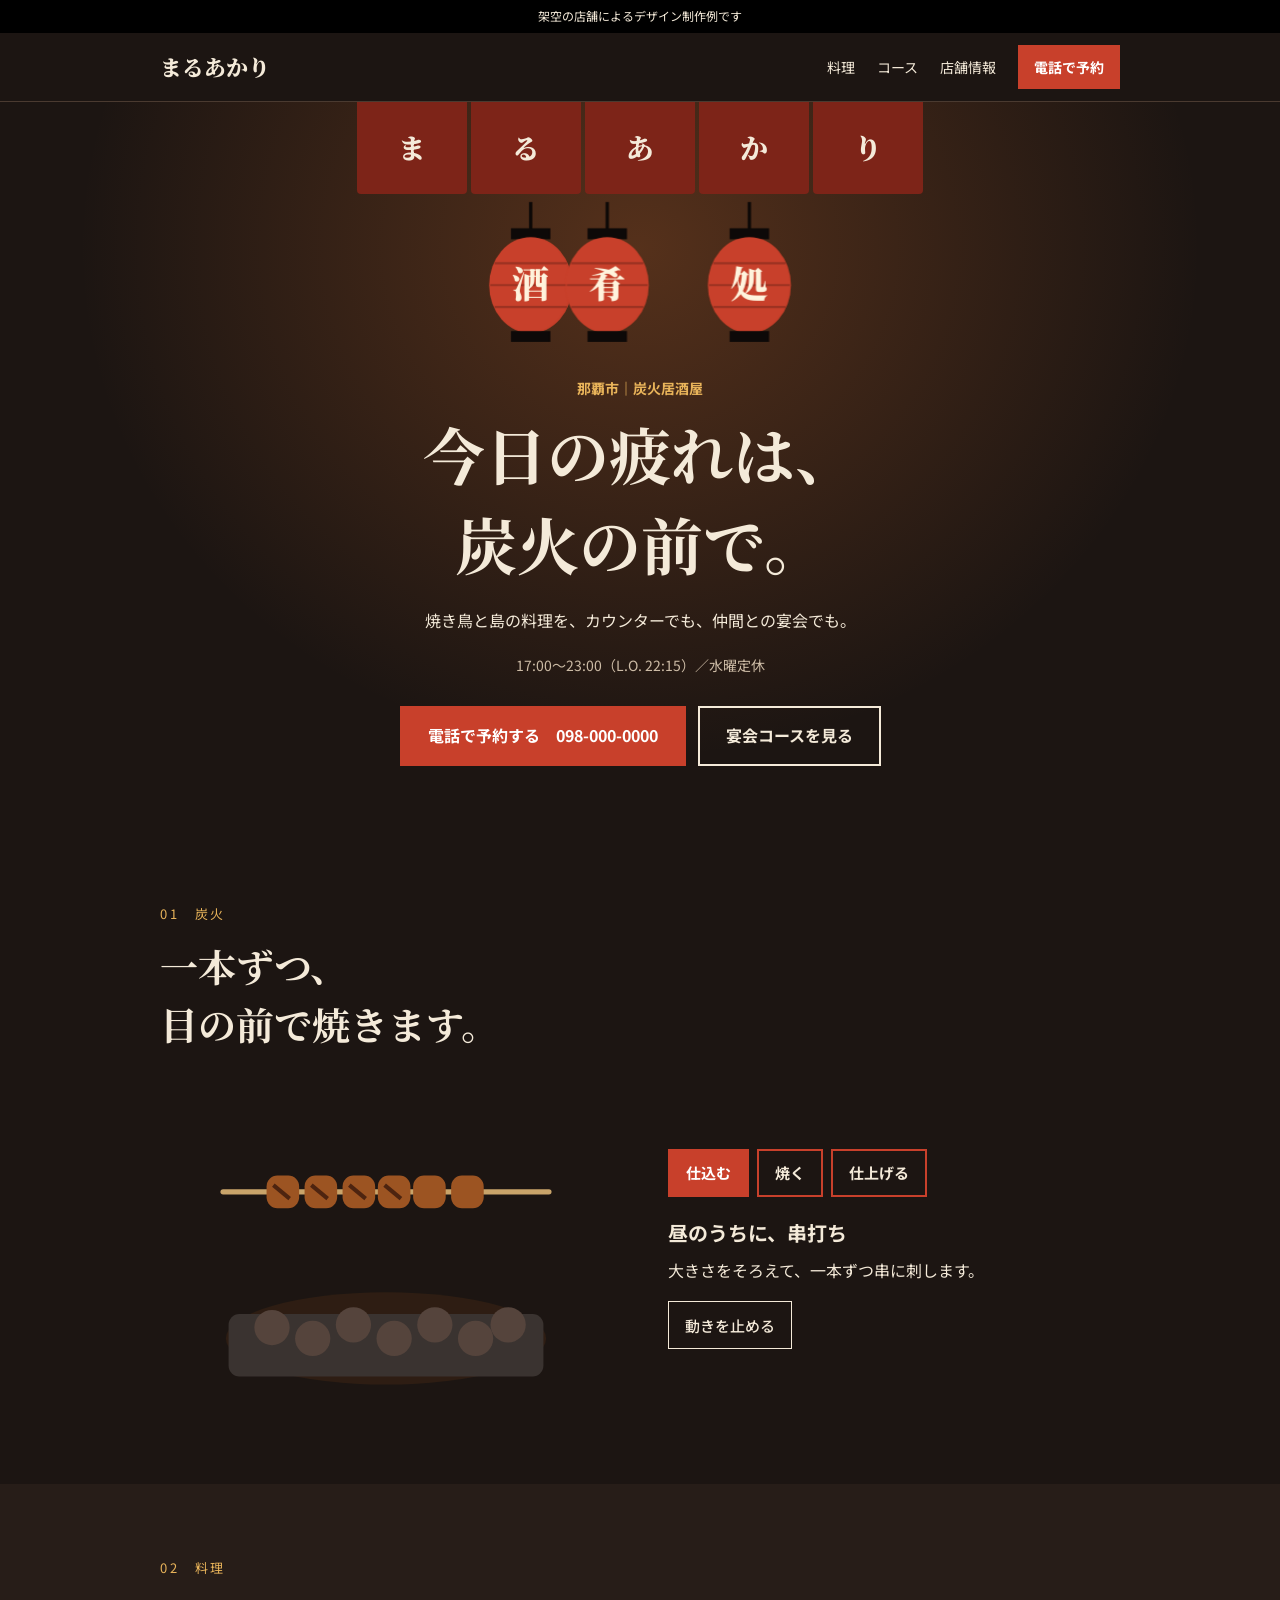
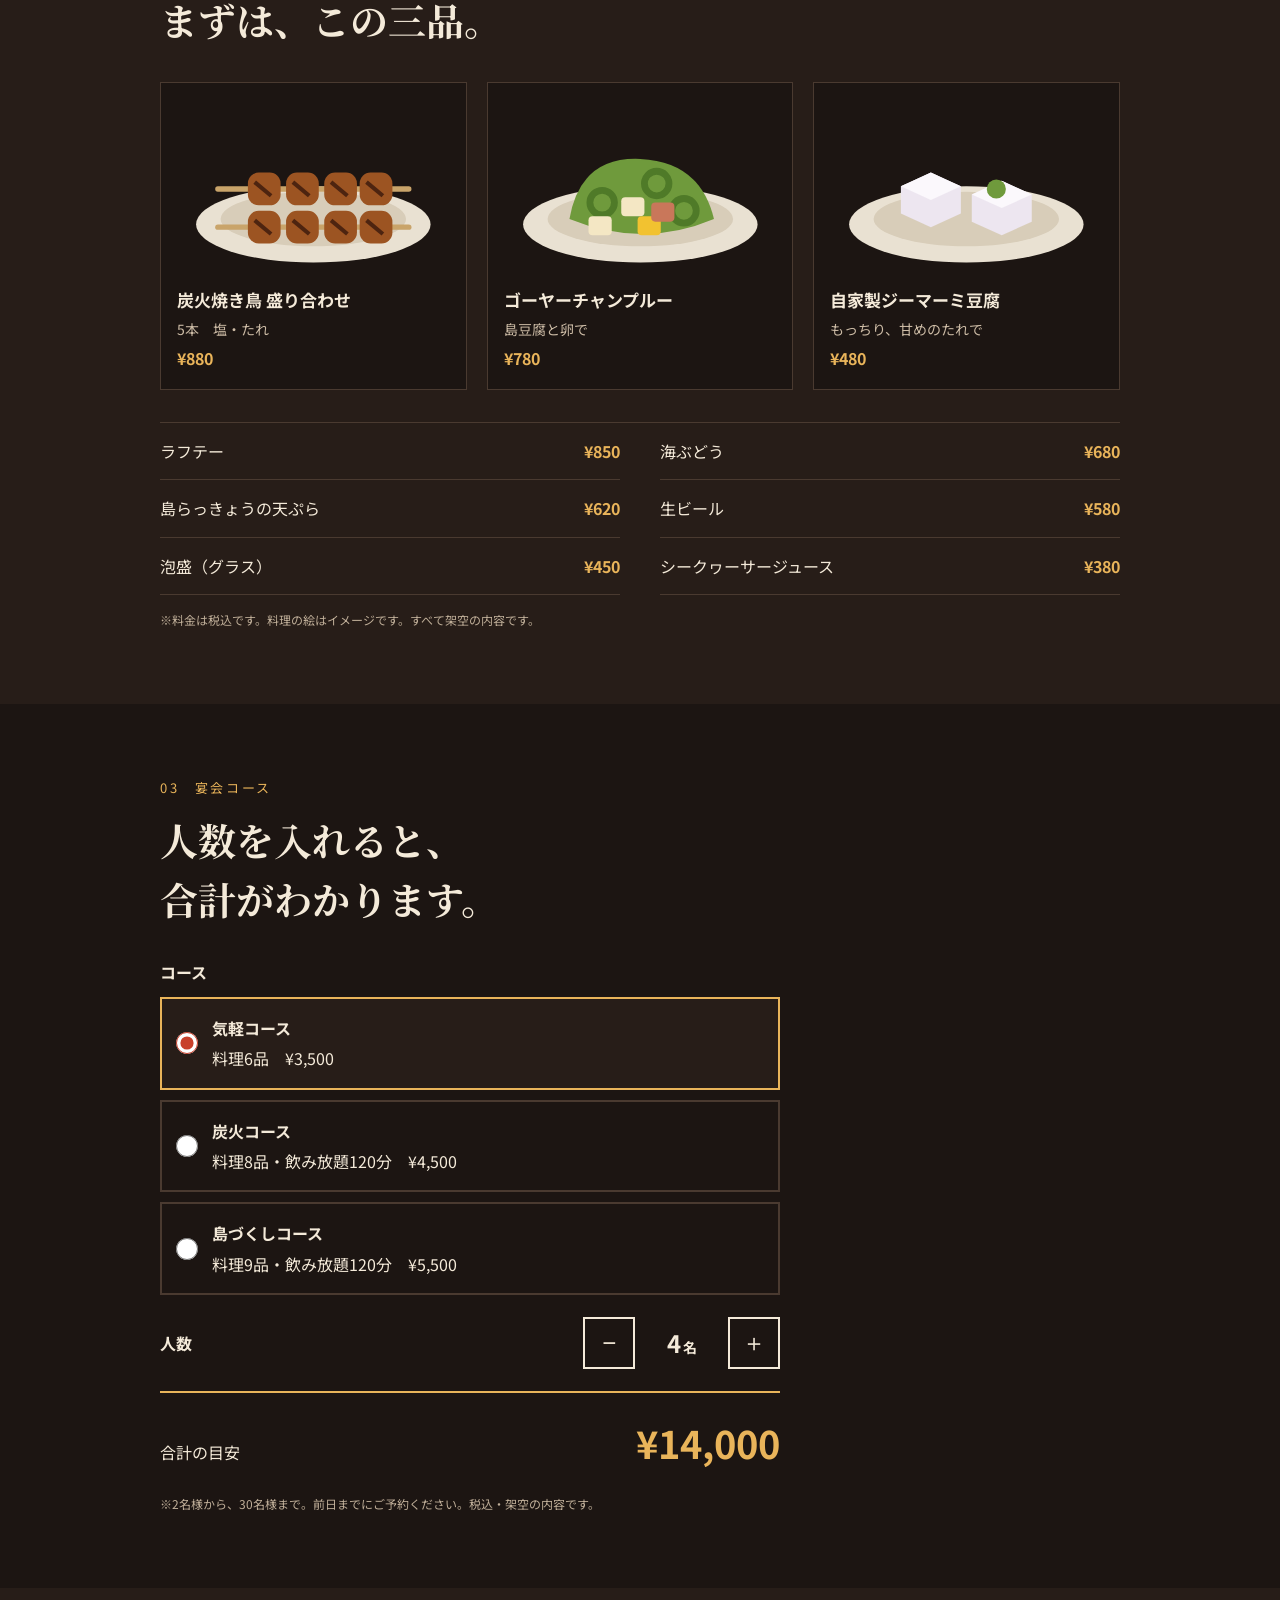
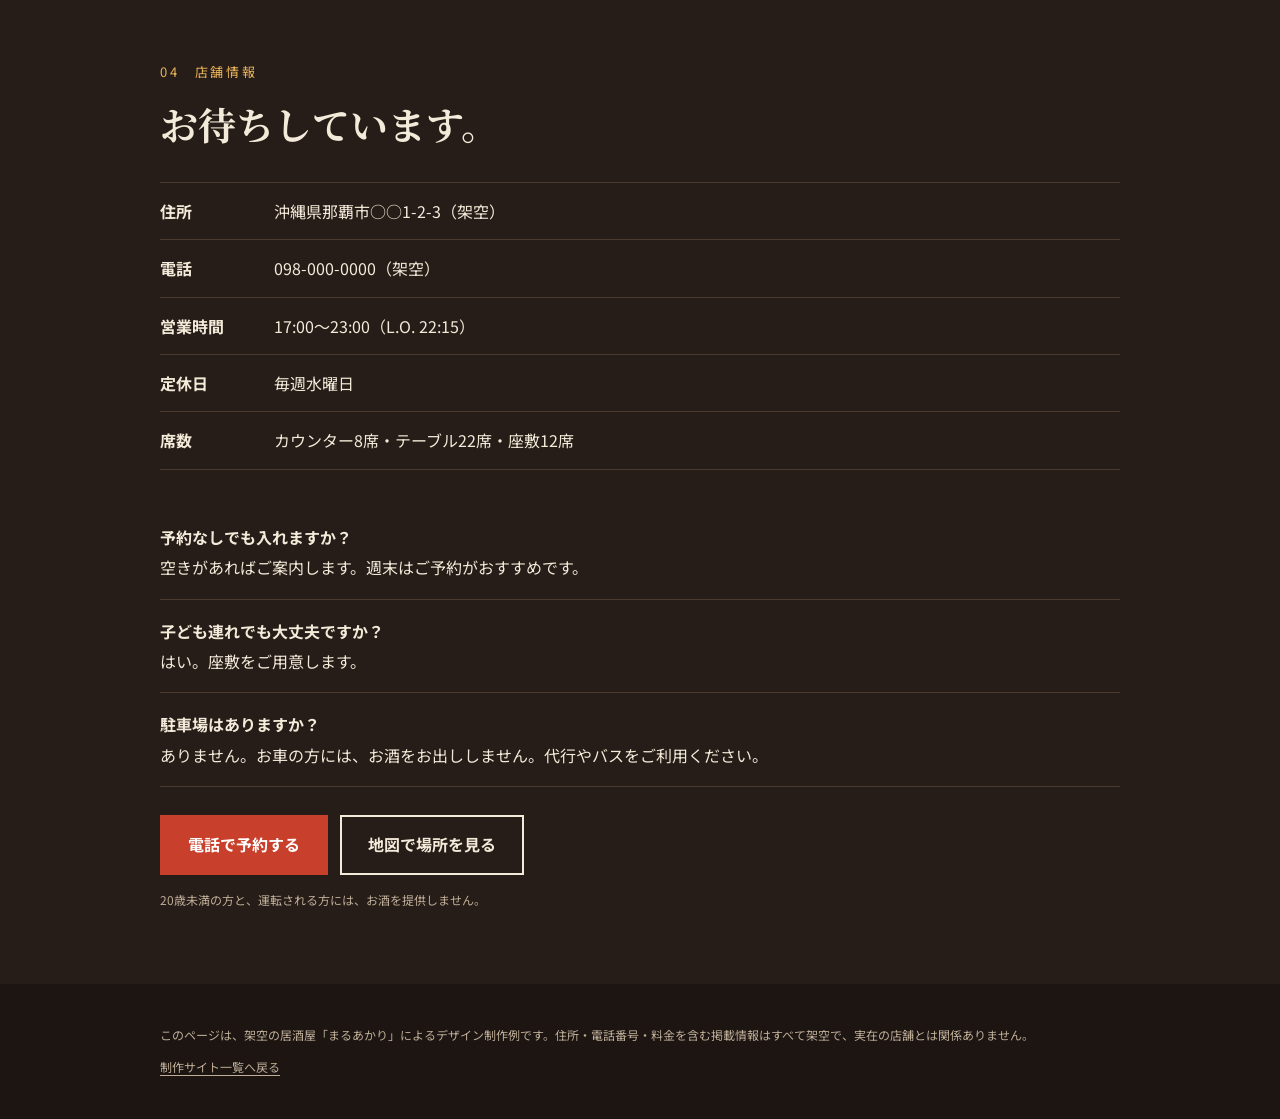
==== izakaya-lp/index.html @ 2c8fc849 "制作サンプル「炭火居酒屋 まるあかり」を追加 Co-Authored-By: Claude Sonnet 5.5 <noreply@anthropic.com> Claude-Session: htt" ====
<!doctype html>
<html lang="ja">
<head>
<meta charset="utf-8">
<meta name="viewport" content="width=device-width, initial-scale=1">
<title>炭火居酒屋 まるあかり｜那覇市（架空の店舗）</title>
<meta name="description" content="那覇市の炭火居酒屋を想定したページです。焼き鳥と島の料理、宴会コース。※架空の店舗によるデザイン制作例です。">
<link rel="canonical" href="https://agarieyrn-create.github.io/izakaya-lp/">
<meta property="og:url" content="https://agarieyrn-create.github.io/izakaya-lp/">
<meta property="og:type" content="website">
<meta property="og:title" content="炭火居酒屋 まるあかり（架空の店舗）">
<meta property="og:description" content="炭火焼き鳥と島の料理。※架空の店舗によるデザイン制作例です。">
<link rel="icon" href="data:image/svg+xml,%3Csvg xmlns='http://www.w3.org/2000/svg' viewBox='0 0 32 32'%3E%3Ccircle cx='16' cy='16' r='14' fill='%23c8402b'/%3E%3C/svg%3E">
<link rel="preconnect" href="https://fonts.googleapis.com">
<link rel="preconnect" href="https://fonts.gstatic.com" crossorigin>
<link href="https://fonts.googleapis.com/css2?family=Noto+Sans+JP:wght@400;500;700&family=Noto+Serif+JP:wght@700;900&display=swap" rel="stylesheet">
<link rel="stylesheet" href="style.css">
<link rel="stylesheet" href="motion.css">
<link rel="stylesheet" href="extra.css">
</head>
<body>
<p class="demo">架空の店舗によるデザイン制作例です</p>
<header><div class="wrap"><a class="brand" href="#top">まるあかり</a><nav><a href="#menu">料理</a><a href="#course">コース</a><a href="#info">店舗情報</a><a class="btn-s" href="#" data-link="tel">電話で予約</a></nav></div></header>

<main id="top">
  <div class="hero">
    <div class="noren" aria-hidden="true"><i>ま</i><i>る</i><i>あ</i><i>か</i><i>り</i></div>
    <div class="wrap">
      <svg class="lanterns" viewBox="0 0 300 140" aria-hidden="true"><g transform="translate(10,0)"><g class="lan a"><path class="cord" d="M40 0v26"/><rect class="cap" x="22" y="24" width="36" height="10"/><ellipse class="paper" cx="40" cy="76" rx="38" ry="44"/><path class="rib" d="M7 56h66M3 76h74M7 96h66"/><rect class="cap" x="22" y="118" width="36" height="10"/><text x="40" y="88">酒</text></g></g><g transform="translate(80,0)"><g class="lan b"><path class="cord" d="M40 0v26"/><rect class="cap" x="22" y="24" width="36" height="10"/><ellipse class="paper" cx="40" cy="76" rx="38" ry="44"/><path class="rib" d="M7 56h66M3 76h74M7 96h66"/><rect class="cap" x="22" y="118" width="36" height="10"/><text x="40" y="88">肴</text></g></g><g transform="translate(210,0)"><g class="lan c"><path class="cord" d="M40 0v26"/><rect class="cap" x="22" y="24" width="36" height="10"/><ellipse class="paper" cx="40" cy="76" rx="38" ry="44"/><path class="rib" d="M7 56h66M3 76h74M7 96h66"/><rect class="cap" x="22" y="118" width="36" height="10"/><text x="40" y="88">処</text></g></g></svg>
      <div class="copy">
        <p class="sub">那覇市｜炭火居酒屋</p>
        <h1>今日の疲れは、<br>炭火の前で。</h1>
        <p class="lead">焼き鳥と島の料理を、カウンターでも、仲間との宴会でも。</p>
        <p class="hours">17:00〜23:00（L.O. 22:15）／水曜定休</p>
        <div class="actions"><a class="btn primary" href="#" data-link="tel">電話で予約する　098-000-0000</a><a class="btn ghost" href="#course">宴会コースを見る</a></div>
      </div>
    </div>
  </div>

  <section class="x-sec x-demo x-fire" data-demo="4000,5000,4000">
    <div class="wrap">
      <p class="label">01　炭火</p>
      <h2>一本ずつ、<br>目の前で焼きます。</h2>
      <div class="x-grid">
        <div class="x-stage"><svg viewBox="0 0 280 240" aria-hidden="true"><g class="glow"><ellipse cx="140" cy="186" rx="118" ry="34"/></g><rect x="24" y="168" width="232" height="46" rx="8" fill="#3a3330"/><g class="coal"><circle cx="56" cy="178" r="13"/><circle cx="86" cy="186" r="13"/><circle cx="116" cy="176" r="13"/><circle cx="146" cy="186" r="13"/><circle cx="176" cy="176" r="13"/><circle cx="206" cy="186" r="13"/><circle cx="230" cy="176" r="13"/></g><g class="flame"><path d="M80 172q-16-18 0-44q18 26 0 44z"/><path d="M140 172q-16-18 0-44q18 26 0 44z"/><path d="M200 172q-16-18 0-44q18 26 0 44z"/></g><g class="smoke"><path d="M96 80q-18-20 0-40"/><path d="M142 74q18-22 0-46"/><path d="M188 80q-16-18 0-38"/></g><g class="skewer"><path d="M20 112h240" stroke="#c9a46a" stroke-width="4" stroke-linecap="round"/><rect x="52" y="100" width="24" height="24" rx="8" fill="#9c5422"/><path d="M57 107l12 10" stroke="#4d2410" stroke-width="3"/><rect x="80" y="100" width="24" height="24" rx="8" fill="#9c5422"/><path d="M85 107l12 10" stroke="#4d2410" stroke-width="3"/><rect x="108" y="100" width="24" height="24" rx="8" fill="#9c5422"/><path d="M113 107l12 10" stroke="#4d2410" stroke-width="3"/><rect x="134" y="100" width="24" height="24" rx="8" fill="#9c5422"/><path d="M139 107l12 10" stroke="#4d2410" stroke-width="3"/><g transform="translate(80,0)"><rect x="80" y="100" width="24" height="24" rx="8" fill="#9c5422"/><rect x="108" y="100" width="24" height="24" rx="8" fill="#9c5422"/></g></g><g class="sauce"><path d="M92 30q14 30 40 66"/></g></svg></div>
        <div><div class="x-tabs" role="group" aria-label="工程を選ぶ"><button type="button" data-go="0" aria-pressed="false">仕込む</button><button type="button" data-go="1" aria-pressed="false">焼く</button><button type="button" data-go="2" aria-pressed="false">仕上げる</button></div><div class="x-panels"><div data-panel="0"><b>昼のうちに、串打ち</b><p>大きさをそろえて、一本ずつ串に刺します。</p></div><div data-panel="1"><b>炭火で、じっくり</b><p>火の近くで返しながら、外は香ばしく、中はふっくら。</p></div><div data-panel="2"><b>塩か、たれで</b><p>焼きたてを、そのままお席へお運びします。</p></div></div><button type="button" class="x-play" data-play>動きを止める</button></div>
      </div>
    </div>
  </section>

  <section class="sec tint" id="menu">
    <div class="wrap">
      <p class="label">02　料理</p>
      <h2>まずは、この三品。</h2>
      <div class="dishes"><div class="item dish"><div class="art"><svg viewBox="0 0 200 130" aria-hidden="true"><ellipse cx="100" cy="92" rx="86" ry="28" fill="#e9e1d2"/><ellipse cx="100" cy="88" rx="68" ry="20" fill="#d8cdb9"/><path d="M30 66h140" stroke="#c9a46a" stroke-width="4" stroke-linecap="round"/><rect x="52" y="54" width="24" height="24" rx="8" fill="#9c5422"/><path d="M57 61l12 10" stroke="#4d2410" stroke-width="3"/><rect x="80" y="54" width="24" height="24" rx="8" fill="#9c5422"/><path d="M85 61l12 10" stroke="#4d2410" stroke-width="3"/><rect x="108" y="54" width="24" height="24" rx="8" fill="#9c5422"/><path d="M113 61l12 10" stroke="#4d2410" stroke-width="3"/><rect x="134" y="54" width="24" height="24" rx="8" fill="#9c5422"/><path d="M139 61l12 10" stroke="#4d2410" stroke-width="3"/><path d="M30 94h140" stroke="#c9a46a" stroke-width="4" stroke-linecap="round"/><rect x="52" y="82" width="24" height="24" rx="8" fill="#9c5422"/><path d="M57 89l12 10" stroke="#4d2410" stroke-width="3"/><rect x="80" y="82" width="24" height="24" rx="8" fill="#9c5422"/><path d="M85 89l12 10" stroke="#4d2410" stroke-width="3"/><rect x="108" y="82" width="24" height="24" rx="8" fill="#9c5422"/><path d="M113 89l12 10" stroke="#4d2410" stroke-width="3"/><rect x="134" y="82" width="24" height="24" rx="8" fill="#9c5422"/><path d="M139 89l12 10" stroke="#4d2410" stroke-width="3"/></svg></div><h3>炭火焼き鳥 盛り合わせ</h3><p>5本　塩・たれ</p><em>¥880</em></div><div class="item dish"><div class="art"><svg viewBox="0 0 200 130" aria-hidden="true"><ellipse cx="100" cy="92" rx="86" ry="28" fill="#e9e1d2"/><ellipse cx="100" cy="88" rx="68" ry="20" fill="#d8cdb9"/><path d="M48 88q8-46 52-44t54 44q-52 22-106 0z" fill="#6f9a3c"/><circle cx="72" cy="76" r="9" fill="none" stroke="#4f7a28" stroke-width="5"/><circle cx="112" cy="62" r="9" fill="none" stroke="#4f7a28" stroke-width="5"/><circle cx="132" cy="82" r="9" fill="none" stroke="#4f7a28" stroke-width="5"/><rect x="86" y="72" width="17" height="14" rx="3" fill="#f4e7c4"/><rect x="98" y="86" width="17" height="14" rx="3" fill="#f2c230"/><rect x="62" y="86" width="17" height="14" rx="3" fill="#f4e7c4"/><rect x="108" y="76" width="17" height="14" rx="3" fill="#c9775a"/></svg></div><h3>ゴーヤーチャンプルー</h3><p>島豆腐と卵で</p><em>¥780</em></div><div class="item dish"><div class="art"><svg viewBox="0 0 200 130" aria-hidden="true"><ellipse cx="100" cy="92" rx="86" ry="28" fill="#e9e1d2"/><ellipse cx="100" cy="88" rx="68" ry="20" fill="#d8cdb9"/><path d="M52 64l22-10 22 10v20l-22 10-22-10z" fill="#ede6f0"/><path d="M52 64l22 10 22-10-22-10z" fill="#fbf8fc"/><path d="M104 70l22-10 22 10v20l-22 10-22-10z" fill="#ede6f0"/><path d="M104 70l22 10 22-10-22-10z" fill="#fbf8fc"/><circle cx="122" cy="66" r="7" fill="#6f9a3c"/></svg></div><h3>自家製ジーマーミ豆腐</h3><p>もっちり、甘めのたれで</p><em>¥480</em></div></div>
      <div class="price">
        <div class="row"><div>ラフテー</div><em>¥850</em></div>
        <div class="row"><div>海ぶどう</div><em>¥680</em></div>
        <div class="row"><div>島らっきょうの天ぷら</div><em>¥620</em></div>
        <div class="row"><div>生ビール</div><em>¥580</em></div>
        <div class="row"><div>泡盛（グラス）</div><em>¥450</em></div>
        <div class="row"><div>シークヮーサージュース</div><em>¥380</em></div>
      </div>
      <p class="note">※料金は税込です。料理の絵はイメージです。すべて架空の内容です。</p>
    </div>
  </section>

  <section class="sec" id="course">
    <div class="wrap">
      <p class="label">03　宴会コース</p>
      <h2>人数を入れると、<br>合計がわかります。</h2>
      <div class="calc">
        <fieldset><legend>コース</legend>
          <label><input type="radio" name="course" value="3500" checked><span><b>気軽コース</b>料理6品　¥3,500</span></label>
          <label><input type="radio" name="course" value="4500"><span><b>炭火コース</b>料理8品・飲み放題120分　¥4,500</span></label>
          <label><input type="radio" name="course" value="5500"><span><b>島づくしコース</b>料理9品・飲み放題120分　¥5,500</span></label>
        </fieldset>
        <div class="num"><span id="plabel">人数</span><div><button type="button" data-d="-1" aria-label="1人減らす">−</button><output id="people" aria-labelledby="plabel">4</output><button type="button" data-d="1" aria-label="1人増やす">＋</button></div></div>
        <p class="total" role="status">合計の目安<strong id="total">¥14,000</strong></p>
        <noscript><p>合計は「コース料金 × 人数」です。</p></noscript>
        <p class="note">※2名様から、30名様まで。前日までにご予約ください。税込・架空の内容です。</p>
      </div>
    </div>
  </section>

  <section class="sec tint" id="info">
    <div class="wrap">
      <p class="label">04　店舗情報</p>
      <h2>お待ちしています。</h2>
      <dl>
        <div class="row"><dt>住所</dt><dd>沖縄県那覇市○○1-2-3（架空）</dd></div>
        <div class="row"><dt>電話</dt><dd>098-000-0000（架空）</dd></div>
        <div class="row"><dt>営業時間</dt><dd>17:00〜23:00（L.O. 22:15）</dd></div>
        <div class="row"><dt>定休日</dt><dd>毎週水曜日</dd></div>
        <div class="row"><dt>席数</dt><dd>カウンター8席・テーブル22席・座敷12席</dd></div>
      </dl>
      <div class="faq">
        <div><b>予約なしでも入れますか？</b><span>空きがあればご案内します。週末はご予約がおすすめです。</span></div>
        <div><b>子ども連れでも大丈夫ですか？</b><span>はい。座敷をご用意します。</span></div>
        <div><b>駐車場はありますか？</b><span>ありません。お車の方には、お酒をお出ししません。代行やバスをご利用ください。</span></div>
      </div>
      <div class="actions"><a class="btn primary" href="#" data-link="tel">電話で予約する</a><a class="btn ghost" href="#" data-link="map">地図で場所を見る</a></div>
      <p class="note">20歳未満の方と、運転される方には、お酒を提供しません。</p>
    </div>
  </section>
</main>

<footer><div class="wrap">このページは、架空の居酒屋「まるあかり」によるデザイン制作例です。住所・電話番号・料金を含む掲載情報はすべて架空で、実在の店舗とは関係ありません。<p class="back"><a href="https://agarieyrn-create.github.io/">制作サイト一覧へ戻る</a></p></div></footer>
<nav class="bar" aria-label="ご予約"><a class="main" href="#" data-link="tel">電話で予約</a><a href="#" data-link="map">地図</a></nav>
<script src="links.js" defer></script>
<script src="motion.js" defer></script>
<script src="extra.js" defer></script>
<script src="calc.js" defer></script>
</body>
</html>
---- izakaya-lp/style.css ----
*{box-sizing:border-box;margin:0;padding:0}
:root{--ink:#f4ead9;--bg:#1c1512;--tint:#271d18;--accent:#c8402b;--gold:#e9b45a;--line:#4a3a30}
html{scroll-behavior:smooth;scroll-padding-top:16px}
body{font-family:"Noto Sans JP",sans-serif;background:var(--bg);color:var(--ink);line-height:1.9;font-size:16px;-webkit-font-smoothing:antialiased}
a{color:inherit}
h1,h2,.brand,.noren{font-family:"Noto Serif JP",serif}
.wrap{max-width:1000px;margin:0 auto;padding:0 20px}
.demo{background:#000;text-align:center;font-size:12px;padding:5px}
header{border-bottom:1px solid var(--line)}
header .wrap{display:flex;justify-content:space-between;align-items:center;min-height:68px;gap:12px}
.brand{font-weight:900;font-size:22px;text-decoration:none;white-space:nowrap}
header nav{display:flex;gap:22px;align-items:center;font-size:14px}
header nav a{text-decoration:none}
.btn-s{background:var(--accent);color:#fff;padding:9px 16px;font-weight:700;white-space:nowrap}
.hero{position:relative;text-align:center;padding:0 0 64px;overflow:hidden;background:radial-gradient(ellipse at 50% 20%,rgba(233,120,50,.28),transparent 62%)}
.noren{display:flex;justify-content:center;gap:4px;height:92px}
.noren i{font-style:normal;font-weight:900;font-size:28px;width:min(19%,110px);background:#7d2418;display:grid;place-items:center;border-radius:0 0 4px 4px;transform-origin:top}
.lanterns{display:block;width:min(100%,360px);margin:8px auto 20px;padding:0 16px;overflow:visible}
.lan .paper{fill:var(--accent)}.lan .rib{stroke:rgba(0,0,0,.22);stroke-width:2;fill:none}.lan .cap{fill:#0d0908}.lan .cord{stroke:#0d0908;stroke-width:3}
.lan text{font:900 34px "Noto Serif JP",serif;fill:#fff3dd;text-anchor:middle}
.sub{color:var(--gold);font-weight:700;font-size:14px}
h1{font-size:clamp(34px,7vw,62px);line-height:1.45;margin-top:8px}
h2{font-size:clamp(26px,4vw,38px);line-height:1.55}
.lead,.hours{margin-top:16px}.hours{font-size:14px;color:#cdbca6}
.actions{display:flex;flex-wrap:wrap;gap:12px;margin-top:28px}
.hero .actions{justify-content:center}
.btn{display:inline-block;text-decoration:none;font-weight:700;padding:15px 26px;border:2px solid var(--ink);text-align:center;line-height:1.6}
.btn.primary{background:var(--accent);border-color:var(--accent);color:#fff}
.sec{padding:72px 0}.tint{background:var(--tint)}
.label{font-size:13px;letter-spacing:.2em;color:var(--gold);margin-bottom:10px}
.note{margin-top:14px;font-size:12px;color:#bfae98}
.dishes{display:grid;grid-template-columns:repeat(3,1fr);gap:20px;margin-top:32px}
.dish{border:1px solid var(--line);padding:16px;background:var(--bg)}
.dish svg{display:block;width:100%}
.dish h3{font-size:17px;margin-top:8px}.dish p{font-size:14px;color:#cdbca6}
.dish em,.price em{font-style:normal;font-weight:700;color:var(--gold)}
.price{margin-top:32px;border-top:1px solid var(--line);display:grid;grid-template-columns:1fr 1fr;column-gap:40px}
.price .row{display:flex;justify-content:space-between;gap:16px;padding:13px 0;border-bottom:1px solid var(--line)}
.calc{margin-top:28px;max-width:620px}
fieldset{border:0;display:grid;gap:10px}
legend{font-weight:700;margin-bottom:10px}
fieldset label{display:flex;gap:14px;align-items:center;border:2px solid var(--line);padding:14px;cursor:pointer}
fieldset label:has(:checked){border-color:var(--gold);background:var(--tint)}
fieldset b{display:block}
input[type=radio]{width:22px;height:22px;accent-color:var(--accent);flex:none}
.num{display:flex;justify-content:space-between;align-items:center;margin-top:22px;font-weight:700}
.num div{display:flex;align-items:center;gap:8px}
.num button{width:52px;height:52px;font-size:24px;background:transparent;color:var(--ink);border:2px solid var(--ink);cursor:pointer}
.num button:disabled{opacity:.35;cursor:default}
output{min-width:3.2em;text-align:center;font-size:24px}
output::after{content:"名";font-size:14px;margin-left:2px}
.total{display:flex;justify-content:space-between;align-items:baseline;border-top:2px solid var(--gold);margin-top:22px;padding-top:14px}
.total strong{font-size:38px;color:var(--gold);font-variant-numeric:tabular-nums}
dl{margin-top:28px;border-top:1px solid var(--line)}
dl .row{display:grid;grid-template-columns:100px 1fr;gap:14px;padding:13px 0;border-bottom:1px solid var(--line)}
dt{font-weight:700}
.faq{margin-top:36px}.faq div{padding:16px 0;border-bottom:1px solid var(--line)}.faq b{display:block}
footer{padding:40px 0;font-size:12px;color:#bfae98}
.bar{display:none}
@media(max-width:820px){
  header nav a:not(.btn-s){display:none}
  .dishes,.price{grid-template-columns:1fr}
  .actions .btn{flex:1 1 100%}
  body{padding-bottom:66px}
  .bar{display:grid;grid-template-columns:2fr 1fr;position:fixed;left:0;right:0;bottom:0;z-index:20;background:var(--bg);border-top:1px solid var(--line)}
  .bar a{text-align:center;text-decoration:none;font-weight:700;padding:18px 4px;line-height:1.5}
  .bar .main{background:var(--accent);color:#fff}
}
---- izakaya-lp/motion.css ----
/* スクロール演出 */
html.mo body{transition:background-color 1.1s ease}
.mo [data-bg]{background:transparent}

/* 見出しの折り返しを整える（1文字だけ残らないように） */
h1,h2,h3{text-wrap:balance}
@media(max-width:820px){.core .pw img{object-position:64% center}}

/* 出現 */
.mo .rv{opacity:0;transform:translate3d(0,26px,0);transition:opacity 1s cubic-bezier(.2,.7,.2,1) var(--d,0s),transform 1s cubic-bezier(.2,.7,.2,1) var(--d,0s)}
.mo .rv.in{opacity:1;transform:none}
.mo .rvi{opacity:0;transform:translate3d(0,36px,0);transition:opacity 1.1s cubic-bezier(.2,.7,.2,1),transform 1.1s cubic-bezier(.2,.7,.2,1)}
.mo .rvi.in{opacity:1;transform:none}

/* 写真の枠 */
.mo .pw{overflow:hidden}
.mo .pw img{transform-origin:center;backface-visibility:hidden}
@media(max-width:820px){
  .mo .owner .pw,.mo .split.mobfirst .pw{order:-1}
  .mo .scene .grid>.pw{order:2}
}

/* ヒーロー冒頭 */
@keyframes moIn{from{opacity:0;transform:translate3d(0,22px,0)}to{opacity:1;transform:none}}
.mo .hero .copy>*{animation:moIn 1.1s cubic-bezier(.2,.7,.2,1) both}
.mo .hero .copy>*:nth-child(1){animation-delay:.15s}
.mo .hero .copy>*:nth-child(2){animation-delay:.3s}
.mo .hero .copy>*:nth-child(3){animation-delay:.45s}
.mo .hero .copy>*:nth-child(4){animation-delay:.6s}
.mo .hero img{transform-origin:center;backface-visibility:hidden}

/* 進行バー */
.mo-prog{position:fixed;left:0;top:0;right:0;height:3px;background:var(--accent,#efc419);transform:scaleX(0);transform-origin:left;z-index:50;pointer-events:none}

/* ジム：見出しを力強く切り出す */
body[data-fx~=wipe] h2.rv{opacity:1;transform:translate3d(-14px,0,0);clip-path:inset(0 100% 0 0);transition:clip-path .9s cubic-bezier(.7,0,.2,1) var(--d,0s),transform .9s cubic-bezier(.2,.7,.2,1) var(--d,0s)}
body[data-fx~=wipe] h2.rv.in{clip-path:inset(0 0 0 0);transform:none}

/* リンク未設定のお知らせ */
.toast{position:fixed;left:50%;bottom:88px;transform:translateX(-50%);background:#222;color:#fff;font-size:13px;line-height:1.6;padding:10px 16px;z-index:60;max-width:calc(100% - 32px);text-align:center}

/* ヒーローの5番目の要素 */
.mo .hero .copy>*:nth-child(5){animation-delay:.75s}

/* フッターの「一覧へ戻る」リンク */
footer .back{margin-top:10px;font-size:12px}
footer .back a{text-decoration:underline;text-underline-offset:3px}
---- izakaya-lp/extra.css ----
/* 見せ場の動き（共通） */
.x-sec{padding:72px 0;overflow:hidden}
.x-grid{display:grid;grid-template-columns:1fr 1fr;gap:20px 56px;align-items:center;margin-top:32px}
.x-stage{position:relative;min-width:0;width:100%;max-width:380px;margin:0 auto}
.x-tabs{display:flex;flex-wrap:wrap;gap:8px}
.x-tabs button,.x-play{font:inherit;font-size:15px;font-weight:700;line-height:1.4;min-height:48px;padding:10px 16px;border:2px solid var(--x);background:transparent;color:inherit;cursor:pointer}
.x-tabs button[aria-pressed=true]{background:var(--x);color:var(--xon,#fff)}
.x-play{margin-top:16px;border-width:1px;border-color:currentColor;font-weight:500}
.x-panels{display:grid;margin-top:20px}
.x-panels>div{grid-area:1/1;opacity:0;visibility:hidden;transform:translateY(10px);transition:opacity .6s,transform .6s,visibility .6s}
.x-panels>.on{opacity:1;visibility:visible;transform:none}
.x-panels b{display:block;font-size:20px;line-height:1.6}
.x-panels p{margin-top:6px}
.x-panels a{display:inline-block;margin-top:8px;text-underline-offset:4px}
.x-note{margin-top:14px;font-size:12px;opacity:.75}
.x-demo:not(.ready) :is(.x-tabs,.x-play){display:none}
.x-demo:not(.ready) .x-panels{display:block}
.x-demo:not(.ready) .x-panels>div{opacity:1;visibility:visible;transform:none;margin-bottom:14px}
.paused .x-stage *{animation-play-state:paused!important}
@media(max-width:820px){.x-sec{padding:56px 0}.x-grid{grid-template-columns:1fr}}
@media(prefers-reduced-motion:reduce){.x-stage *,.x-panels>div{animation:none!important;transition:none!important}}
.x-fire{--x:var(--accent)}
.x-fire svg{display:block;width:100%}
.x-fire .glow ellipse{fill:#ff7a1a;opacity:.08;transition:opacity 1s}
.x-fire .coal circle{fill:#55443c;transition:fill 1s}
.x-fire .flame,.x-fire .smoke,.x-fire .sauce{opacity:0;transition:opacity .6s}
.x-fire .flame path{fill:#ff9a2a;transform-box:fill-box;transform-origin:bottom;animation:xFlame .7s ease-in-out infinite alternate}
.x-fire .flame path:nth-child(2){animation-delay:.25s}.x-fire .flame path:nth-child(3){animation-delay:.45s}
.x-fire .smoke path,.x-fire .sauce path{fill:none;stroke-linecap:round;stroke-width:5}
.x-fire .smoke path{stroke:#a8988a;animation:xSmoke 2.4s ease-out infinite}
.x-fire .smoke path:nth-child(2){animation-delay:.8s}.x-fire .smoke path:nth-child(3){animation-delay:1.6s}
.x-fire .sauce path{stroke:#7a3b12;stroke-dasharray:10 9;animation:xPour .7s linear infinite}
.x-fire .skewer{transform:translateY(-34px);transition:transform 1s}
.x-fire:is([data-step="1"],[data-step="2"]) .skewer{transform:none}
.x-fire[data-step="1"] .flame,.x-fire[data-step="1"] .smoke,.x-fire[data-step="2"] .sauce{opacity:1}
.x-fire[data-step="1"] .glow ellipse{opacity:.35}
.x-fire:is([data-step="1"],[data-step="2"]) .coal circle{fill:#e0561f}
@keyframes xFlame{from{transform:scaleY(.65)}to{transform:scale(.9,1.1)}}
@keyframes xSmoke{from{transform:translateY(14px);opacity:.9}to{transform:translateY(-22px);opacity:0}}
@keyframes xPour{to{stroke-dashoffset:-19}}
/* 開店の演出：暖簾と提灯。数秒で止まる */
@media(prefers-reduced-motion:no-preference){
  .noren i{animation:noren 2.6s ease-out both}
  .noren i:nth-child(2n){animation-delay:.15s}.noren i:nth-child(3n){animation-delay:.3s}
  .lan{transform-origin:40px 0;transform-box:view-box;animation:swing 4.5s ease-out both,light 1.6s ease both}
  .lan.b{animation-delay:.3s}.lan.c{animation-delay:.6s}
}
@keyframes noren{0%{transform:translateY(-100%)}35%{transform:skewX(9deg)}55%{transform:skewX(-5deg)}75%{transform:skewX(2deg)}}
@keyframes swing{0%{rotate:0deg}15%{rotate:9deg}35%{rotate:-7deg}55%{rotate:4deg}75%{rotate:-2deg}100%{rotate:0deg}}
@keyframes light{from{filter:brightness(.3)}}
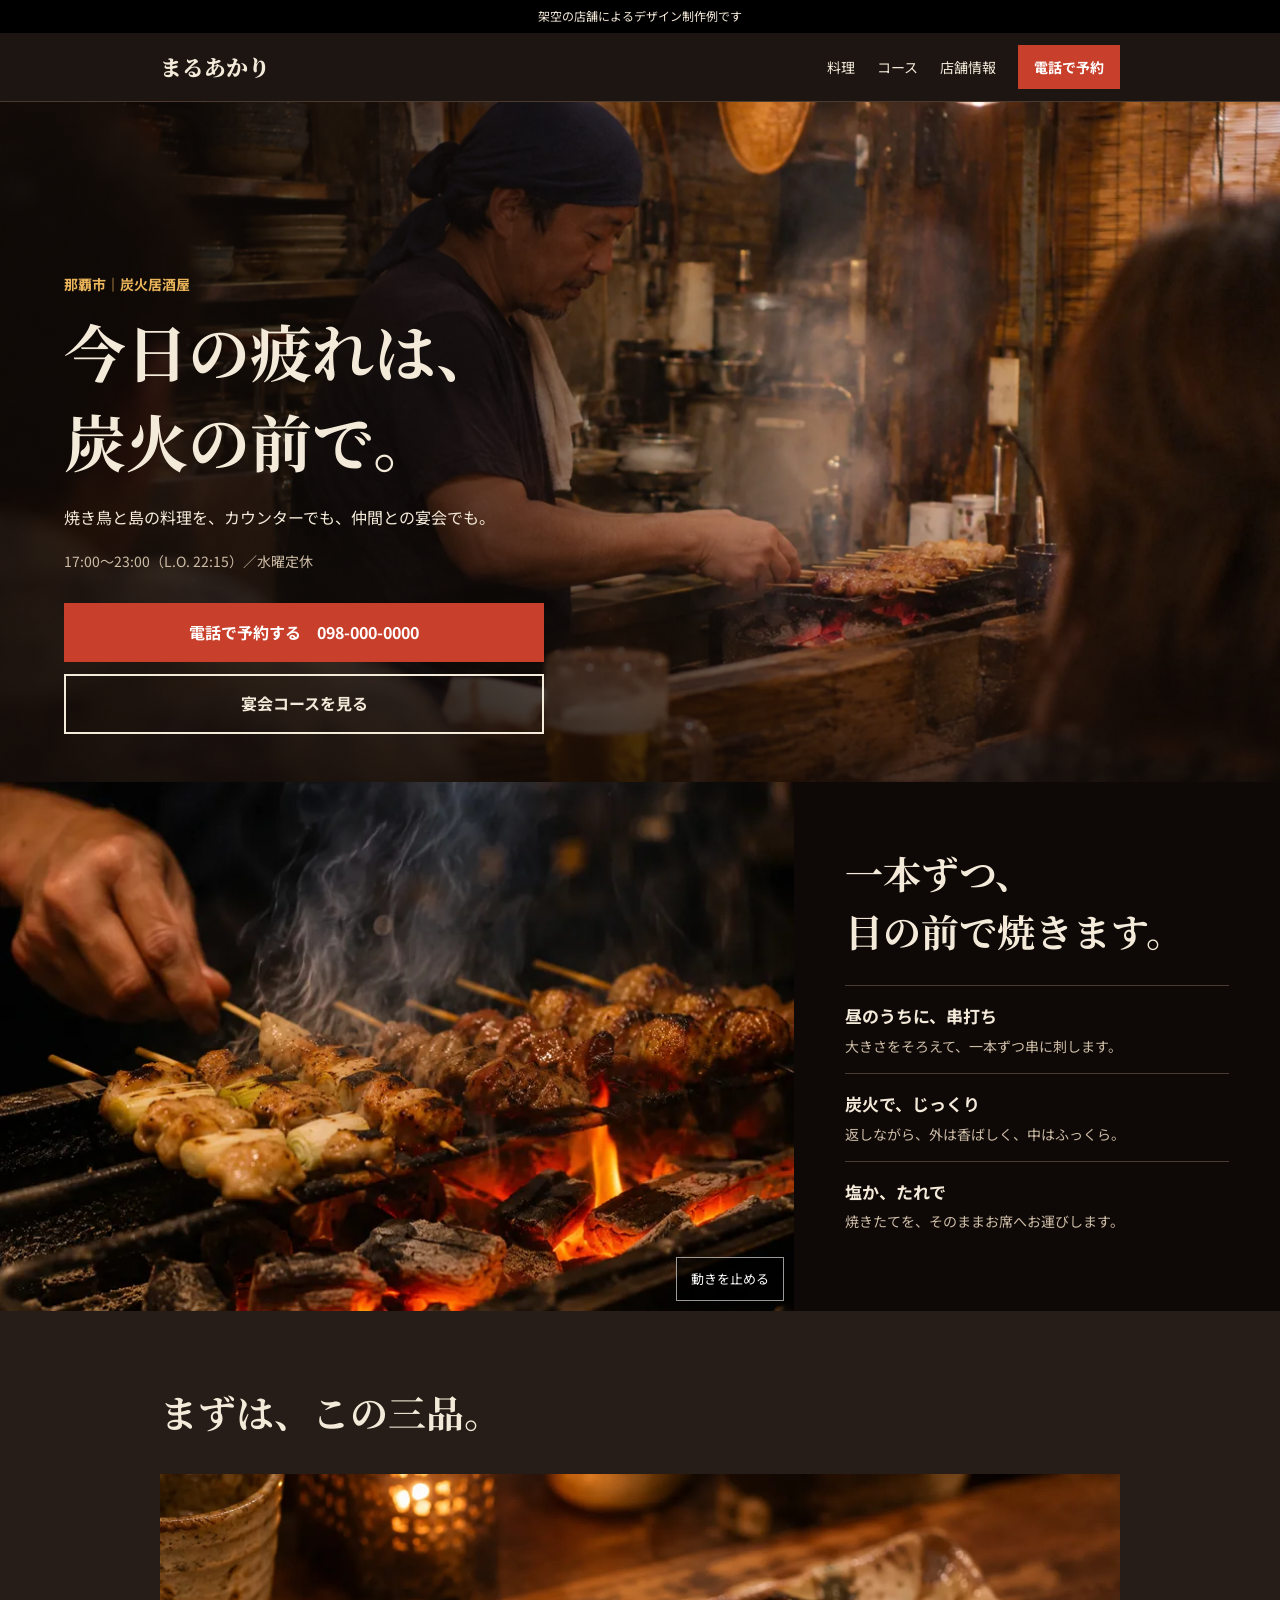
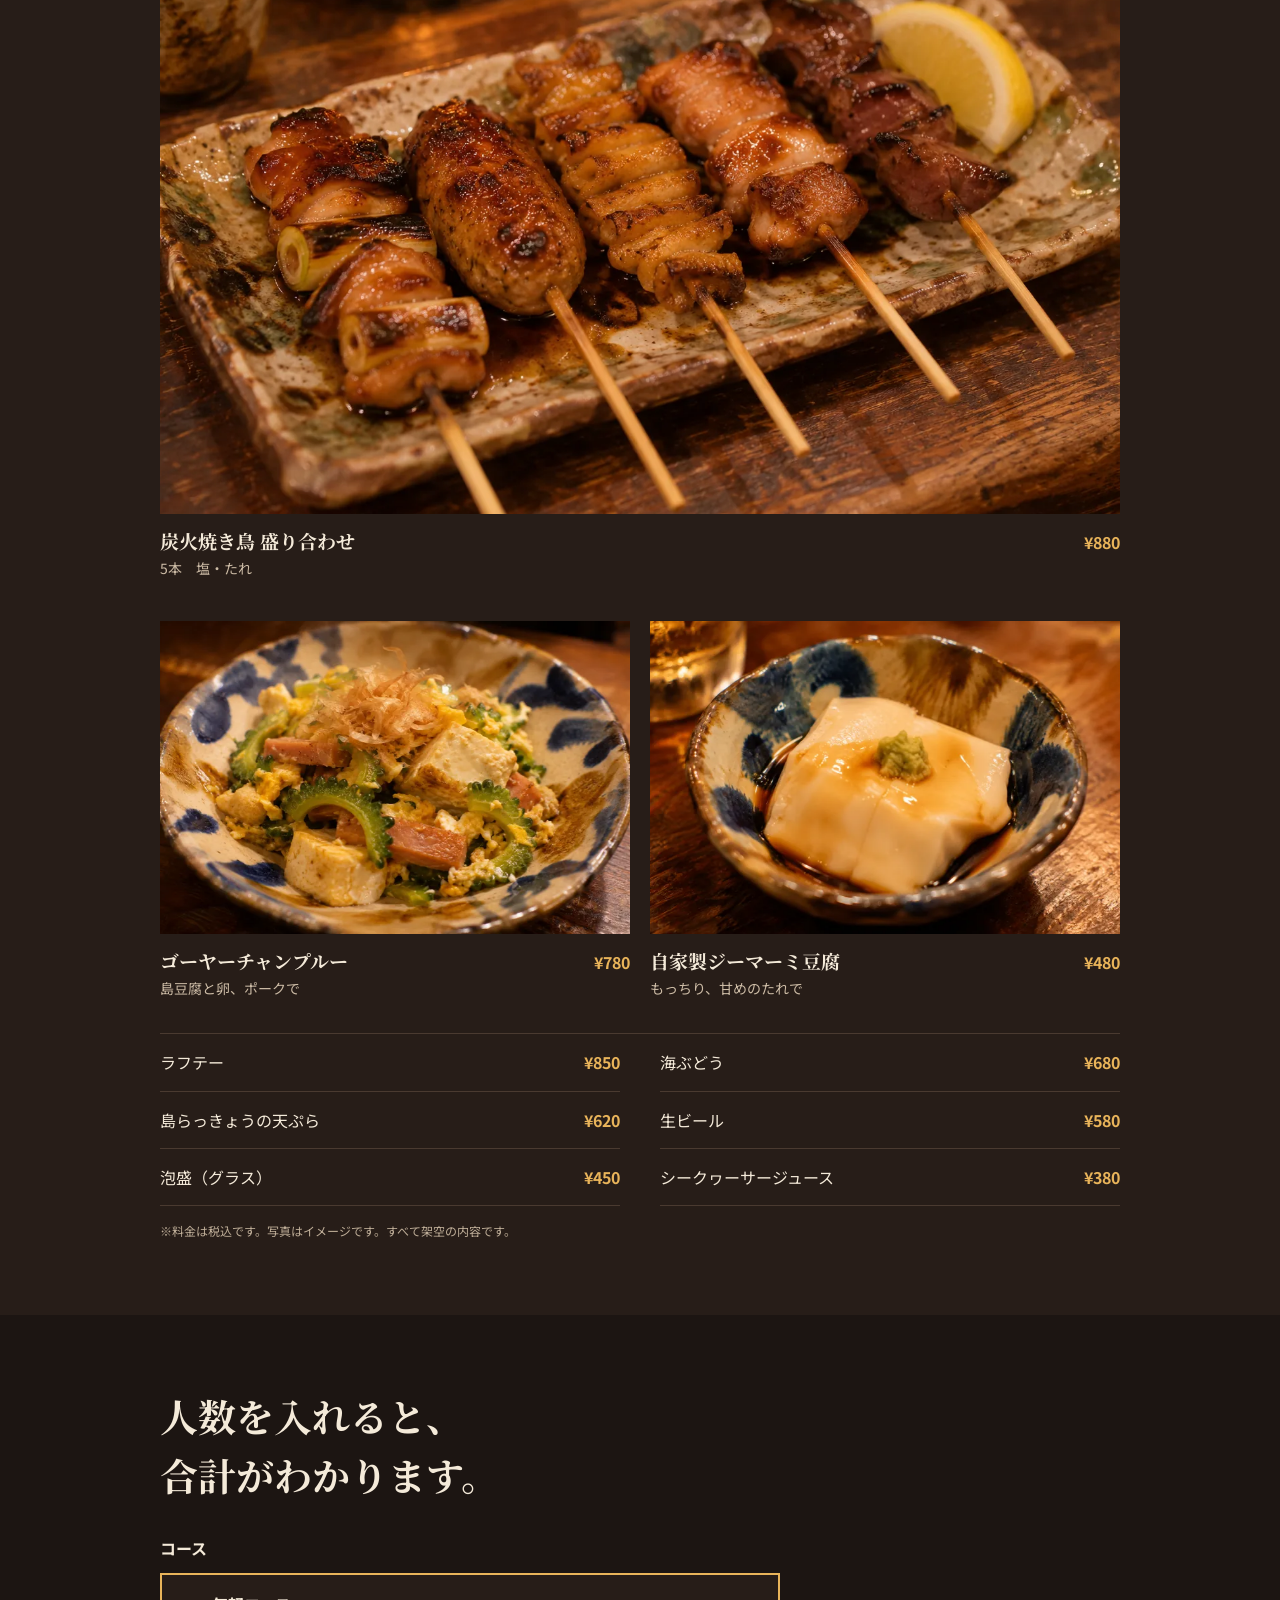
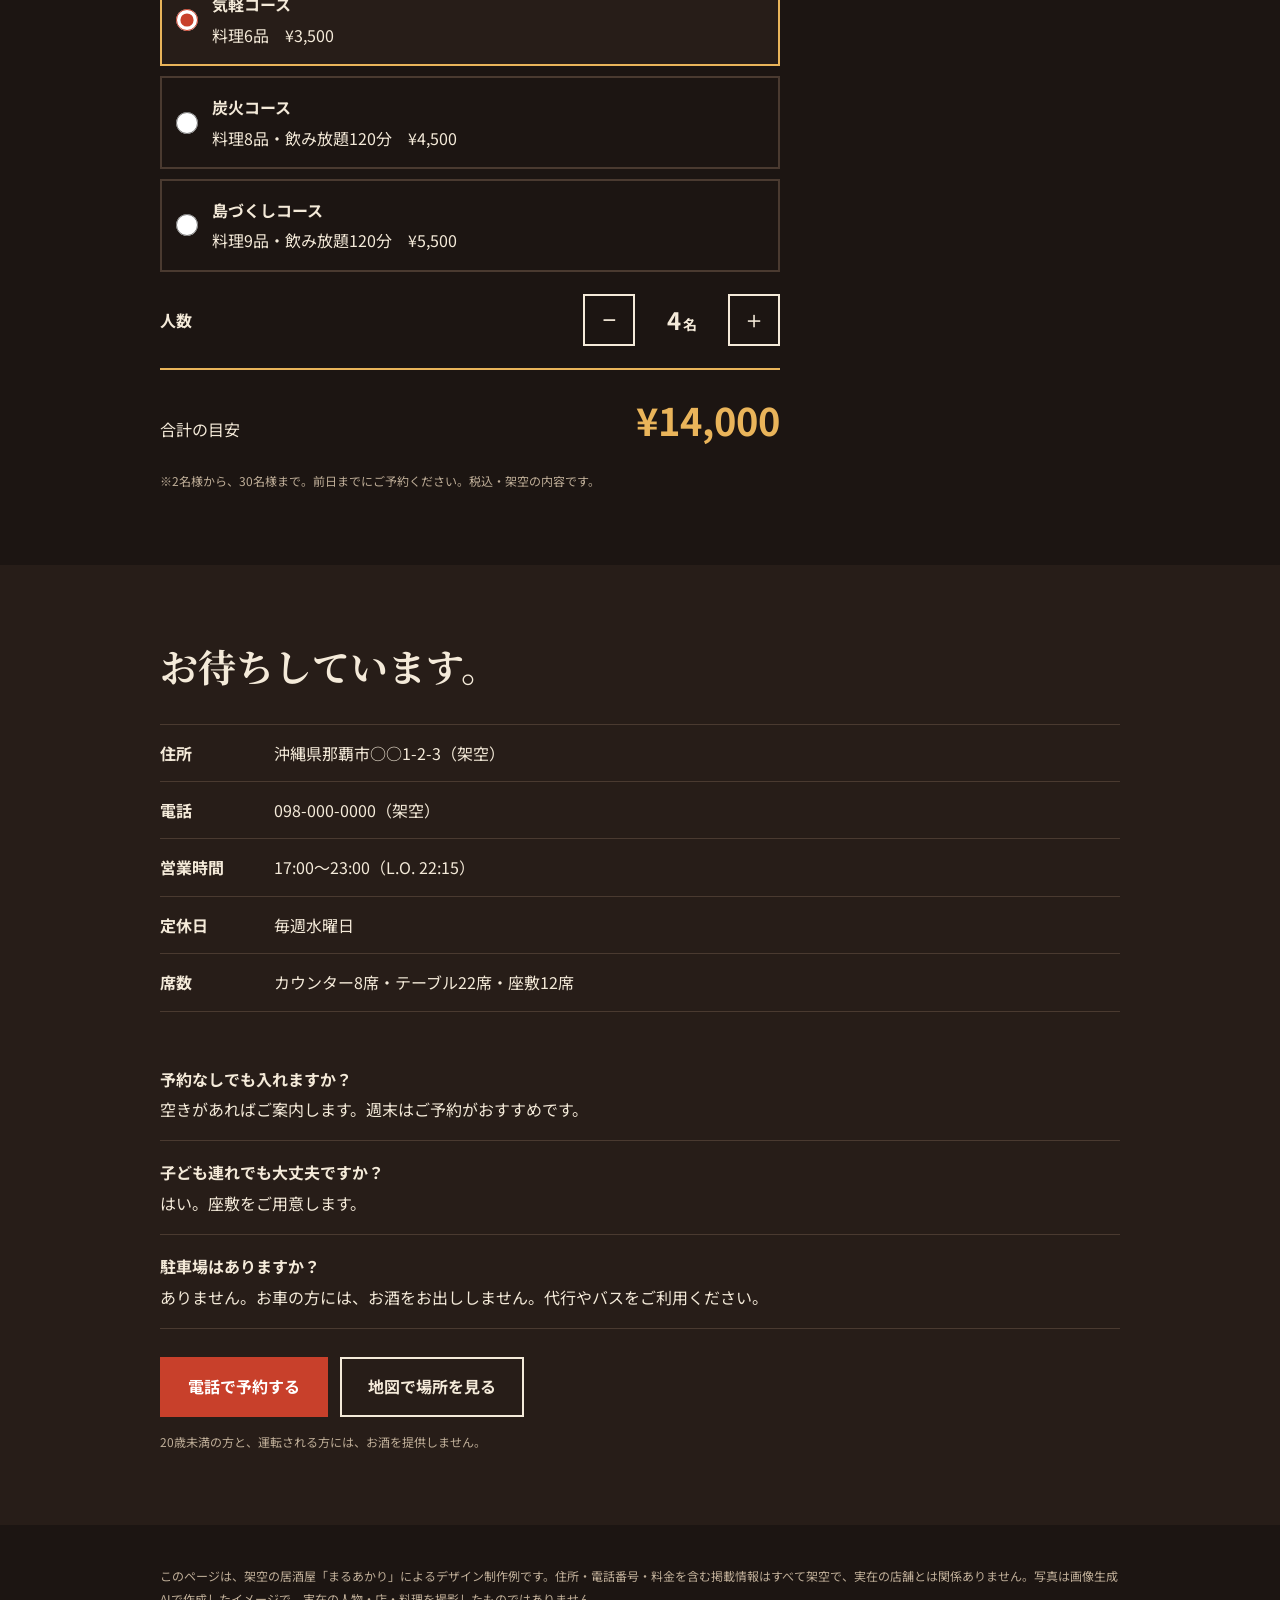
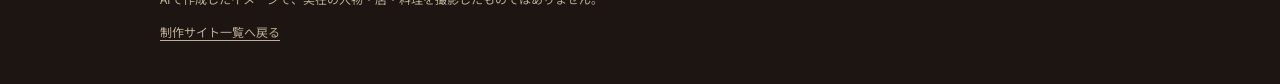
==== commit 13093dca: "まるあかり: 自作イラストを生成写真に差し替え、写真中心のデザインに変更 Co-Authored-By: Claude Sonnet 5.5 <noreply@anthropic.com> Claud" ====
--- a/izakaya-lp/index.html
+++ b/izakaya-lp/index.html
@@ -7,6 +7,7 @@
 <meta name="description" content="那覇市の炭火居酒屋を想定したページです。焼き鳥と島の料理、宴会コース。※架空の店舗によるデザイン制作例です。">
 <link rel="canonical" href="https://agarieyrn-create.github.io/izakaya-lp/">
 <meta property="og:url" content="https://agarieyrn-create.github.io/izakaya-lp/">
+<meta property="og:image" content="https://agarieyrn-create.github.io/izakaya-lp/img/og.jpg">
 <meta property="og:type" content="website">
 <meta property="og:title" content="炭火居酒屋 まるあかり（架空の店舗）">
 <meta property="og:description" content="炭火焼き鳥と島の料理。※架空の店舗によるデザイン制作例です。">
@@ -16,7 +17,6 @@
 <link href="https://fonts.googleapis.com/css2?family=Noto+Sans+JP:wght@400;500;700&family=Noto+Serif+JP:wght@700;900&display=swap" rel="stylesheet">
 <link rel="stylesheet" href="style.css">
 <link rel="stylesheet" href="motion.css">
-<link rel="stylesheet" href="extra.css">
 </head>
 <body>
 <p class="demo">架空の店舗によるデザイン制作例です</p>
@@ -24,9 +24,8 @@
 
 <main id="top">
   <div class="hero">
-    <div class="noren" aria-hidden="true"><i>ま</i><i>る</i><i>あ</i><i>か</i><i>り</i></div>
+    <div class="shot"><img src="img/counter.webp" srcset="img/counter-800.webp 800w, img/counter.webp 1536w" sizes="100vw" width="1536" height="1024" alt="炭火の焼き台で焼き鳥を返す大将と、カウンターで待つ客の後ろ姿（イメージ）" fetchpriority="high"></div>
     <div class="wrap">
-      <svg class="lanterns" viewBox="0 0 300 140" aria-hidden="true"><g transform="translate(10,0)"><g class="lan a"><path class="cord" d="M40 0v26"/><rect class="cap" x="22" y="24" width="36" height="10"/><ellipse class="paper" cx="40" cy="76" rx="38" ry="44"/><path class="rib" d="M7 56h66M3 76h74M7 96h66"/><rect class="cap" x="22" y="118" width="36" height="10"/><text x="40" y="88">酒</text></g></g><g transform="translate(80,0)"><g class="lan b"><path class="cord" d="M40 0v26"/><rect class="cap" x="22" y="24" width="36" height="10"/><ellipse class="paper" cx="40" cy="76" rx="38" ry="44"/><path class="rib" d="M7 56h66M3 76h74M7 96h66"/><rect class="cap" x="22" y="118" width="36" height="10"/><text x="40" y="88">肴</text></g></g><g transform="translate(210,0)"><g class="lan c"><path class="cord" d="M40 0v26"/><rect class="cap" x="22" y="24" width="36" height="10"/><ellipse class="paper" cx="40" cy="76" rx="38" ry="44"/><path class="rib" d="M7 56h66M3 76h74M7 96h66"/><rect class="cap" x="22" y="118" width="36" height="10"/><text x="40" y="88">処</text></g></g></svg>
       <div class="copy">
         <p class="sub">那覇市｜炭火居酒屋</p>
         <h1>今日の疲れは、<br>炭火の前で。</h1>
@@ -37,22 +36,26 @@
     </div>
   </div>
 
-  <section class="x-sec x-demo x-fire" data-demo="4000,5000,4000">
-    <div class="wrap">
-      <p class="label">01　炭火</p>
+  <section class="fire" id="fire">
+    <div class="fire-shot"><img src="img/sumibi.webp" srcset="img/sumibi-800.webp 800w, img/sumibi.webp 1536w" sizes="(max-width:820px) 100vw, 62vw" width="1536" height="1024" alt="赤く熾った炭の上で、焼き鳥の串を返す手元（イメージ）" data-nopar><div class="embers" aria-hidden="true"></div><button type="button" class="stop" hidden>動きを止める</button></div>
+    <div class="fire-text">
       <h2>一本ずつ、<br>目の前で焼きます。</h2>
-      <div class="x-grid">
-        <div class="x-stage"><svg viewBox="0 0 280 240" aria-hidden="true"><g class="glow"><ellipse cx="140" cy="186" rx="118" ry="34"/></g><rect x="24" y="168" width="232" height="46" rx="8" fill="#3a3330"/><g class="coal"><circle cx="56" cy="178" r="13"/><circle cx="86" cy="186" r="13"/><circle cx="116" cy="176" r="13"/><circle cx="146" cy="186" r="13"/><circle cx="176" cy="176" r="13"/><circle cx="206" cy="186" r="13"/><circle cx="230" cy="176" r="13"/></g><g class="flame"><path d="M80 172q-16-18 0-44q18 26 0 44z"/><path d="M140 172q-16-18 0-44q18 26 0 44z"/><path d="M200 172q-16-18 0-44q18 26 0 44z"/></g><g class="smoke"><path d="M96 80q-18-20 0-40"/><path d="M142 74q18-22 0-46"/><path d="M188 80q-16-18 0-38"/></g><g class="skewer"><path d="M20 112h240" stroke="#c9a46a" stroke-width="4" stroke-linecap="round"/><rect x="52" y="100" width="24" height="24" rx="8" fill="#9c5422"/><path d="M57 107l12 10" stroke="#4d2410" stroke-width="3"/><rect x="80" y="100" width="24" height="24" rx="8" fill="#9c5422"/><path d="M85 107l12 10" stroke="#4d2410" stroke-width="3"/><rect x="108" y="100" width="24" height="24" rx="8" fill="#9c5422"/><path d="M113 107l12 10" stroke="#4d2410" stroke-width="3"/><rect x="134" y="100" width="24" height="24" rx="8" fill="#9c5422"/><path d="M139 107l12 10" stroke="#4d2410" stroke-width="3"/><g transform="translate(80,0)"><rect x="80" y="100" width="24" height="24" rx="8" fill="#9c5422"/><rect x="108" y="100" width="24" height="24" rx="8" fill="#9c5422"/></g></g><g class="sauce"><path d="M92 30q14 30 40 66"/></g></svg></div>
-        <div><div class="x-tabs" role="group" aria-label="工程を選ぶ"><button type="button" data-go="0" aria-pressed="false">仕込む</button><button type="button" data-go="1" aria-pressed="false">焼く</button><button type="button" data-go="2" aria-pressed="false">仕上げる</button></div><div class="x-panels"><div data-panel="0"><b>昼のうちに、串打ち</b><p>大きさをそろえて、一本ずつ串に刺します。</p></div><div data-panel="1"><b>炭火で、じっくり</b><p>火の近くで返しながら、外は香ばしく、中はふっくら。</p></div><div data-panel="2"><b>塩か、たれで</b><p>焼きたてを、そのままお席へお運びします。</p></div></div><button type="button" class="x-play" data-play>動きを止める</button></div>
-      </div>
+      <ol class="steps3">
+        <li><b>昼のうちに、串打ち</b>大きさをそろえて、一本ずつ串に刺します。</li>
+        <li><b>炭火で、じっくり</b>返しながら、外は香ばしく、中はふっくら。</li>
+        <li><b>塩か、たれで</b>焼きたてを、そのままお席へお運びします。</li>
+      </ol>
     </div>
   </section>
 
   <section class="sec tint" id="menu">
     <div class="wrap">
-      <p class="label">02　料理</p>
       <h2>まずは、この三品。</h2>
-      <div class="dishes"><div class="item dish"><div class="art"><svg viewBox="0 0 200 130" aria-hidden="true"><ellipse cx="100" cy="92" rx="86" ry="28" fill="#e9e1d2"/><ellipse cx="100" cy="88" rx="68" ry="20" fill="#d8cdb9"/><path d="M30 66h140" stroke="#c9a46a" stroke-width="4" stroke-linecap="round"/><rect x="52" y="54" width="24" height="24" rx="8" fill="#9c5422"/><path d="M57 61l12 10" stroke="#4d2410" stroke-width="3"/><rect x="80" y="54" width="24" height="24" rx="8" fill="#9c5422"/><path d="M85 61l12 10" stroke="#4d2410" stroke-width="3"/><rect x="108" y="54" width="24" height="24" rx="8" fill="#9c5422"/><path d="M113 61l12 10" stroke="#4d2410" stroke-width="3"/><rect x="134" y="54" width="24" height="24" rx="8" fill="#9c5422"/><path d="M139 61l12 10" stroke="#4d2410" stroke-width="3"/><path d="M30 94h140" stroke="#c9a46a" stroke-width="4" stroke-linecap="round"/><rect x="52" y="82" width="24" height="24" rx="8" fill="#9c5422"/><path d="M57 89l12 10" stroke="#4d2410" stroke-width="3"/><rect x="80" y="82" width="24" height="24" rx="8" fill="#9c5422"/><path d="M85 89l12 10" stroke="#4d2410" stroke-width="3"/><rect x="108" y="82" width="24" height="24" rx="8" fill="#9c5422"/><path d="M113 89l12 10" stroke="#4d2410" stroke-width="3"/><rect x="134" y="82" width="24" height="24" rx="8" fill="#9c5422"/><path d="M139 89l12 10" stroke="#4d2410" stroke-width="3"/></svg></div><h3>炭火焼き鳥 盛り合わせ</h3><p>5本　塩・たれ</p><em>¥880</em></div><div class="item dish"><div class="art"><svg viewBox="0 0 200 130" aria-hidden="true"><ellipse cx="100" cy="92" rx="86" ry="28" fill="#e9e1d2"/><ellipse cx="100" cy="88" rx="68" ry="20" fill="#d8cdb9"/><path d="M48 88q8-46 52-44t54 44q-52 22-106 0z" fill="#6f9a3c"/><circle cx="72" cy="76" r="9" fill="none" stroke="#4f7a28" stroke-width="5"/><circle cx="112" cy="62" r="9" fill="none" stroke="#4f7a28" stroke-width="5"/><circle cx="132" cy="82" r="9" fill="none" stroke="#4f7a28" stroke-width="5"/><rect x="86" y="72" width="17" height="14" rx="3" fill="#f4e7c4"/><rect x="98" y="86" width="17" height="14" rx="3" fill="#f2c230"/><rect x="62" y="86" width="17" height="14" rx="3" fill="#f4e7c4"/><rect x="108" y="76" width="17" height="14" rx="3" fill="#c9775a"/></svg></div><h3>ゴーヤーチャンプルー</h3><p>島豆腐と卵で</p><em>¥780</em></div><div class="item dish"><div class="art"><svg viewBox="0 0 200 130" aria-hidden="true"><ellipse cx="100" cy="92" rx="86" ry="28" fill="#e9e1d2"/><ellipse cx="100" cy="88" rx="68" ry="20" fill="#d8cdb9"/><path d="M52 64l22-10 22 10v20l-22 10-22-10z" fill="#ede6f0"/><path d="M52 64l22 10 22-10-22-10z" fill="#fbf8fc"/><path d="M104 70l22-10 22 10v20l-22 10-22-10z" fill="#ede6f0"/><path d="M104 70l22 10 22-10-22-10z" fill="#fbf8fc"/><circle cx="122" cy="66" r="7" fill="#6f9a3c"/></svg></div><h3>自家製ジーマーミ豆腐</h3><p>もっちり、甘めのたれで</p><em>¥480</em></div></div>
+      <div class="dishes">
+        <figure class="item dish big"><img src="img/yakitori.webp" srcset="img/yakitori-800.webp 800w, img/yakitori.webp 1536w" sizes="(max-width:820px) 100vw, 960px" width="1536" height="1024" alt="焼き物の角皿に並んだ焼き鳥5本とレモン（イメージ）"><figcaption><h3>炭火焼き鳥 盛り合わせ</h3><em>¥880</em><p>5本　塩・たれ</p></figcaption></figure>
+        <figure class="item dish"><img src="img/goya.webp" srcset="img/goya-800.webp 800w, img/goya.webp 1536w" sizes="(max-width:820px) 100vw, 470px" width="1536" height="1024" alt="やちむんの皿に盛ったゴーヤーチャンプルー（イメージ）"><figcaption><h3>ゴーヤーチャンプルー</h3><em>¥780</em><p>島豆腐と卵、ポークで</p></figcaption></figure>
+        <figure class="item dish"><img src="img/jimami.webp" srcset="img/jimami-800.webp 800w, img/jimami.webp 1536w" sizes="(max-width:820px) 100vw, 470px" width="1536" height="1024" alt="小鉢に盛ったジーマーミ豆腐とわさび（イメージ）"><figcaption><h3>自家製ジーマーミ豆腐</h3><em>¥480</em><p>もっちり、甘めのたれで</p></figcaption></figure>
+      </div>
       <div class="price">
         <div class="row"><div>ラフテー</div><em>¥850</em></div>
         <div class="row"><div>海ぶどう</div><em>¥680</em></div>
@@ -61,13 +64,12 @@
         <div class="row"><div>泡盛（グラス）</div><em>¥450</em></div>
         <div class="row"><div>シークヮーサージュース</div><em>¥380</em></div>
       </div>
-      <p class="note">※料金は税込です。料理の絵はイメージです。すべて架空の内容です。</p>
+      <p class="note">※料金は税込です。写真はイメージです。すべて架空の内容です。</p>
     </div>
   </section>
 
   <section class="sec" id="course">
     <div class="wrap">
-      <p class="label">03　宴会コース</p>
       <h2>人数を入れると、<br>合計がわかります。</h2>
       <div class="calc">
         <fieldset><legend>コース</legend>
@@ -85,7 +87,6 @@
 
   <section class="sec tint" id="info">
     <div class="wrap">
-      <p class="label">04　店舗情報</p>
       <h2>お待ちしています。</h2>
       <dl>
         <div class="row"><dt>住所</dt><dd>沖縄県那覇市○○1-2-3（架空）</dd></div>
@@ -105,11 +106,11 @@
   </section>
 </main>
 
-<footer><div class="wrap">このページは、架空の居酒屋「まるあかり」によるデザイン制作例です。住所・電話番号・料金を含む掲載情報はすべて架空で、実在の店舗とは関係ありません。<p class="back"><a href="https://agarieyrn-create.github.io/">制作サイト一覧へ戻る</a></p></div></footer>
+<footer><div class="wrap">このページは、架空の居酒屋「まるあかり」によるデザイン制作例です。住所・電話番号・料金を含む掲載情報はすべて架空で、実在の店舗とは関係ありません。写真は画像生成AIで作成したイメージで、実在の人物・店・料理を撮影したものではありません。<p class="back"><a href="https://agarieyrn-create.github.io/">制作サイト一覧へ戻る</a></p></div></footer>
 <nav class="bar" aria-label="ご予約"><a class="main" href="#" data-link="tel">電話で予約</a><a href="#" data-link="map">地図</a></nav>
 <script src="links.js" defer></script>
 <script src="motion.js" defer></script>
-<script src="extra.js" defer></script>
+<script src="fire.js" defer></script>
 <script src="calc.js" defer></script>
 </body>
 </html>
--- a/izakaya-lp/style.css
+++ b/izakaya-lp/style.css
@@ -3,7 +3,7 @@
 html{scroll-behavior:smooth;scroll-padding-top:16px}
 body{font-family:"Noto Sans JP",sans-serif;background:var(--bg);color:var(--ink);line-height:1.9;font-size:16px;-webkit-font-smoothing:antialiased}
 a{color:inherit}
-h1,h2,.brand,.noren{font-family:"Noto Serif JP",serif}
+h1,h2,.brand{font-family:"Noto Serif JP",serif}
 .wrap{max-width:1000px;margin:0 auto;padding:0 20px}
 .demo{background:#000;text-align:center;font-size:12px;padding:5px}
 header{border-bottom:1px solid var(--line)}
@@ -12,27 +12,56 @@
 header nav{display:flex;gap:22px;align-items:center;font-size:14px}
 header nav a{text-decoration:none}
 .btn-s{background:var(--accent);color:#fff;padding:9px 16px;font-weight:700;white-space:nowrap}
-.hero{position:relative;text-align:center;padding:0 0 64px;overflow:hidden;background:radial-gradient(ellipse at 50% 20%,rgba(233,120,50,.28),transparent 62%)}
-.noren{display:flex;justify-content:center;gap:4px;height:92px}
-.noren i{font-style:normal;font-weight:900;font-size:28px;width:min(19%,110px);background:#7d2418;display:grid;place-items:center;border-radius:0 0 4px 4px;transform-origin:top}
-.lanterns{display:block;width:min(100%,360px);margin:8px auto 20px;padding:0 16px;overflow:visible}
-.lan .paper{fill:var(--accent)}.lan .rib{stroke:rgba(0,0,0,.22);stroke-width:2;fill:none}.lan .cap{fill:#0d0908}.lan .cord{stroke:#0d0908;stroke-width:3}
-.lan text{font:900 34px "Noto Serif JP",serif;fill:#fff3dd;text-anchor:middle}
-.sub{color:var(--gold);font-weight:700;font-size:14px}
+.hero{position:relative;padding-bottom:48px}
+.shot{overflow:hidden;aspect-ratio:3/2;max-height:78vh;width:100%}
+.shot img{display:block;width:100%;height:100%;object-fit:cover;object-position:45% 35%}
+@media(min-width:1100px){
+  .hero{display:flex;align-items:flex-end;min-height:min(680px,66.6vw);padding:0;overflow:hidden}
+  .shot{position:absolute;inset:0;aspect-ratio:auto;max-height:none}
+  .shot::after{content:"";position:absolute;inset:0;background:linear-gradient(90deg,rgba(15,9,6,.86) 0,rgba(15,9,6,.62) 36%,transparent 64%),linear-gradient(0deg,rgba(15,9,6,.7),transparent 45%);z-index:1}
+  .shot img{object-position:center 30%}
+  .hero .wrap{position:relative;z-index:2;width:100%;max-width:none;padding:0 clamp(40px,5vw,110px) 48px}
+  .hero .copy{max-width:480px}
+  .hero .actions .btn{flex:1 1 100%}
+  h1{font-size:clamp(36px,4.2vw,52px)}
+}
+.sub{color:var(--gold);font-weight:700;font-size:14px;margin-top:24px}
+@media(min-width:1100px){.sub{margin:0}}
+@media(max-width:1099px){.hero .wrap{max-width:720px}.fire{grid-template-columns:1fr}.fire-text{padding:32px 20px 48px;width:100%;max-width:720px;margin:0 auto}}
 h1{font-size:clamp(34px,7vw,62px);line-height:1.45;margin-top:8px}
 h2{font-size:clamp(26px,4vw,38px);line-height:1.55}
 .lead,.hours{margin-top:16px}.hours{font-size:14px;color:#cdbca6}
 .actions{display:flex;flex-wrap:wrap;gap:12px;margin-top:28px}
-.hero .actions{justify-content:center}
 .btn{display:inline-block;text-decoration:none;font-weight:700;padding:15px 26px;border:2px solid var(--ink);text-align:center;line-height:1.6}
 .btn.primary{background:var(--accent);border-color:var(--accent);color:#fff}
 .sec{padding:72px 0}.tint{background:var(--tint)}
 .label{font-size:13px;letter-spacing:.2em;color:var(--gold);margin-bottom:10px}
 .note{margin-top:14px;font-size:12px;color:#bfae98}
-.dishes{display:grid;grid-template-columns:repeat(3,1fr);gap:20px;margin-top:32px}
-.dish{border:1px solid var(--line);padding:16px;background:var(--bg)}
-.dish svg{display:block;width:100%}
-.dish h3{font-size:17px;margin-top:8px}.dish p{font-size:14px;color:#cdbca6}
+.dishes{display:grid;grid-template-columns:1fr 1fr;gap:40px 20px;margin-top:32px}
+.dish.big{grid-column:1/-1}
+.dish img{display:block;width:100%;height:auto}
+.dish figcaption{display:grid;grid-template-columns:1fr auto;align-items:baseline;column-gap:16px;padding-top:12px}
+.dish h3{font-family:"Noto Serif JP",serif;font-size:19px;line-height:1.6}.dish p{grid-column:1/-1;font-size:14px;color:#cdbca6;line-height:1.7}
+.fire{display:grid;grid-template-columns:62% 1fr;align-items:center;background:#0e0907}
+.fire-shot{position:relative;overflow:hidden;aspect-ratio:3/2;max-height:82vh;width:100%}
+.fire-shot img{display:block;width:100%;height:100%;object-fit:cover}
+.fire-text{padding:40px clamp(20px,4vw,56px)}
+.steps3{list-style:none;margin-top:24px}
+.steps3 li{padding:14px 0;border-top:1px solid var(--line);font-size:14px;color:#cdbca6}
+.steps3 b{display:block;font-size:17px;color:var(--ink)}
+.embers{position:absolute;inset:0;pointer-events:none}
+.embers::before{content:"";position:absolute;left:30%;right:0;top:55%;bottom:0;background:radial-gradient(ellipse at 55% 55%,rgba(255,105,25,.5),transparent 62%);mix-blend-mode:screen;opacity:0}
+.embers i{position:absolute;width:3px;height:3px;border-radius:50%;background:#ffc06a;box-shadow:0 0 6px 2px rgba(255,120,30,.7);opacity:0}
+.stop{position:absolute;right:10px;bottom:10px;font:inherit;font-size:13px;line-height:1.4;min-height:44px;padding:8px 14px;background:rgba(0,0,0,.65);color:#fff;border:1px solid rgba(255,255,255,.6);cursor:pointer}
+@media(prefers-reduced-motion:no-preference){
+  .fire.run .embers::before{animation:glow 2.8s ease-in-out infinite alternate}
+  .fire.run .embers i{animation:rise var(--t) linear var(--dl) infinite}
+  .fire.run img{animation:slow 18s ease-in-out infinite alternate}
+  .fire.paused *,.fire.paused *::before{animation-play-state:paused!important}
+}
+@keyframes glow{0%{opacity:.15}55%{opacity:.6}100%{opacity:.3}}
+@keyframes rise{0%{transform:translate(0,0);opacity:0}15%{opacity:1}100%{transform:translate(var(--dx),-170px);opacity:0}}
+@keyframes slow{to{transform:scale(1.08)}}
 .dish em,.price em{font-style:normal;font-weight:700;color:var(--gold)}
 .price{margin-top:32px;border-top:1px solid var(--line);display:grid;grid-template-columns:1fr 1fr;column-gap:40px}
 .price .row{display:flex;justify-content:space-between;gap:16px;padding:13px 0;border-bottom:1px solid var(--line)}
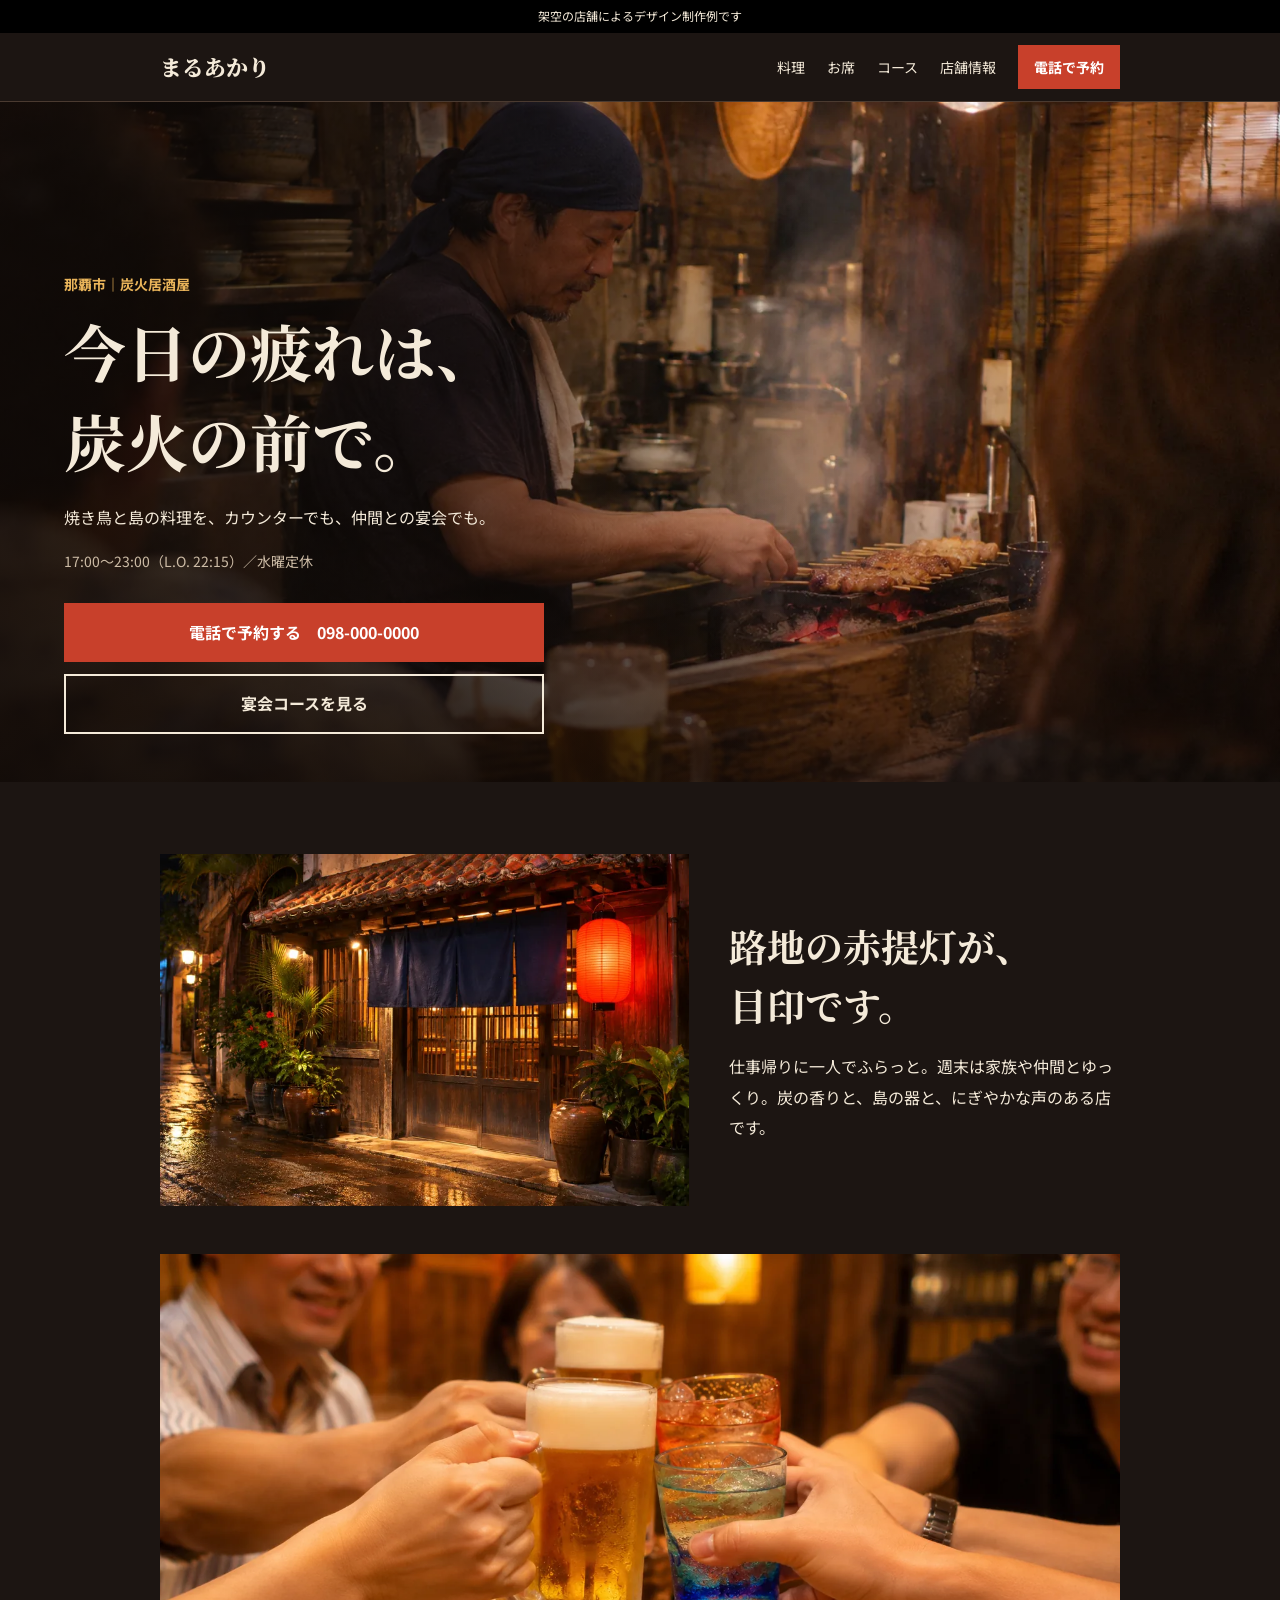
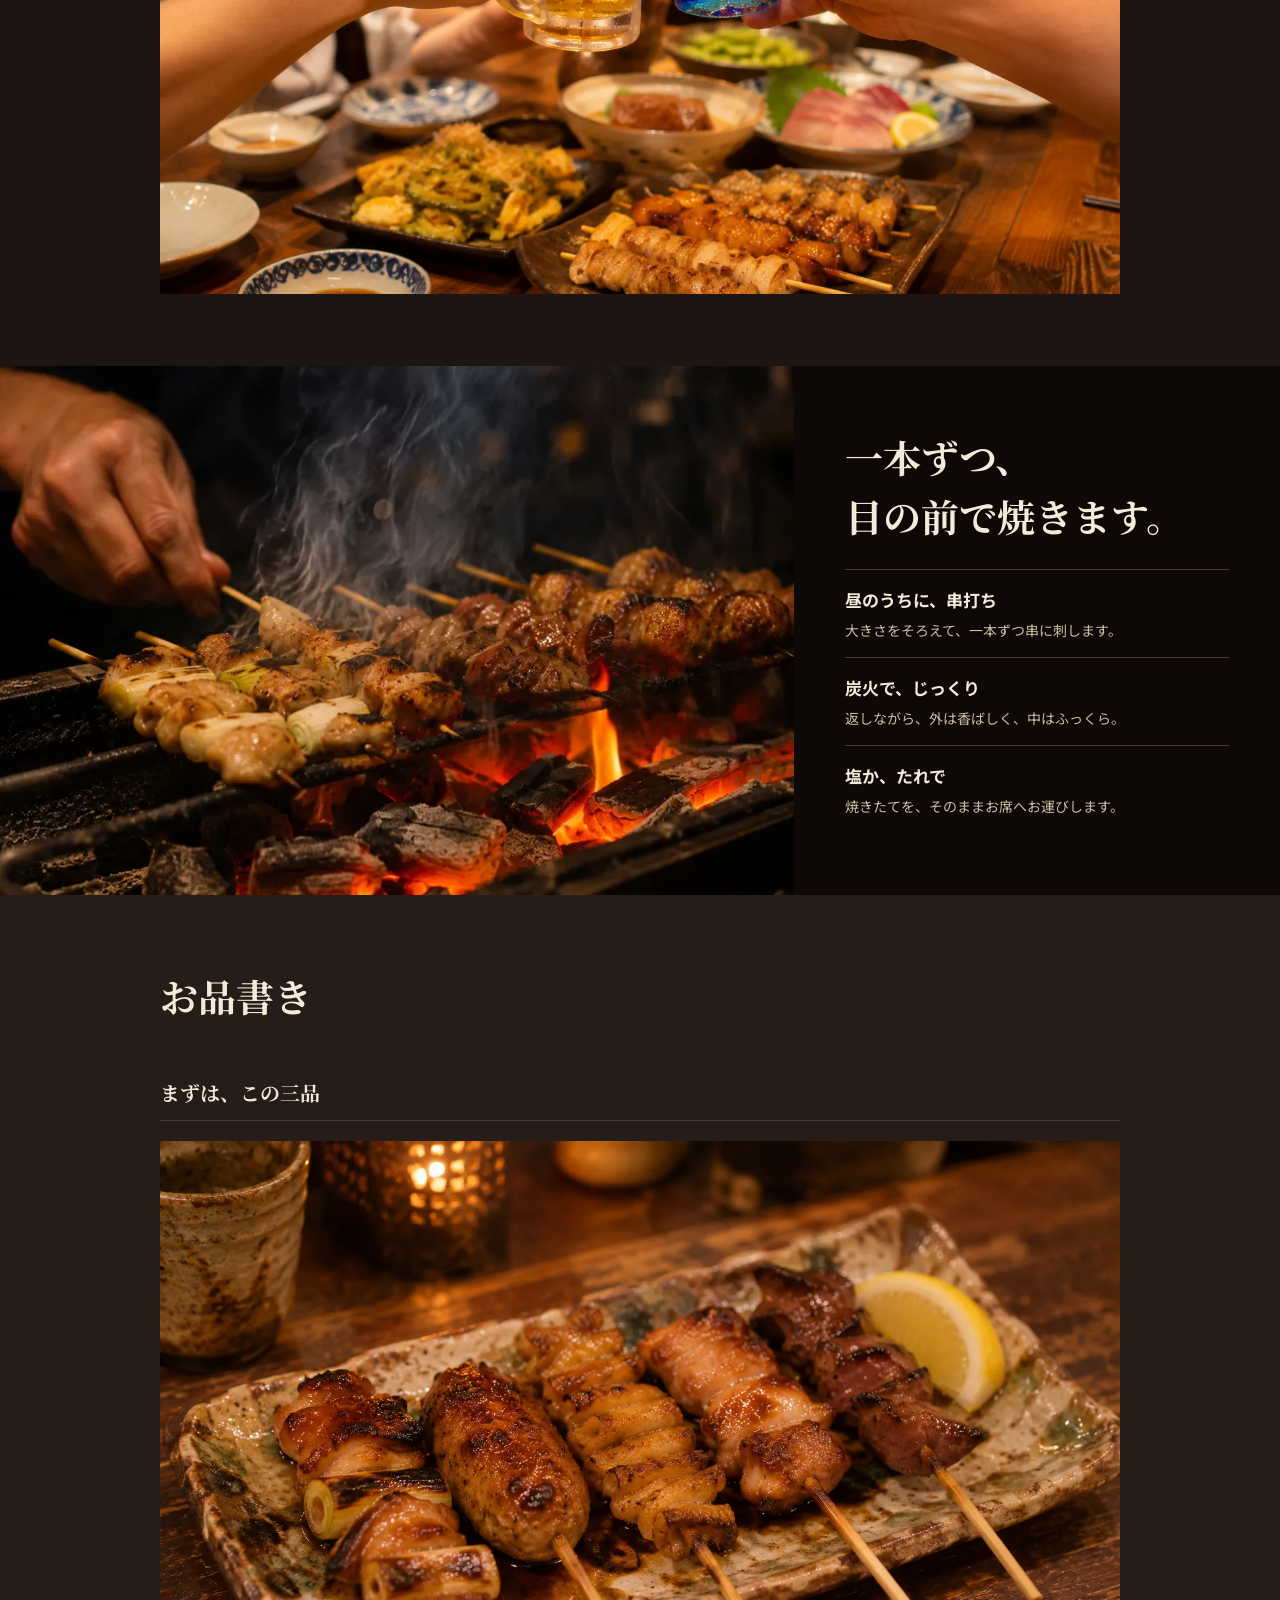
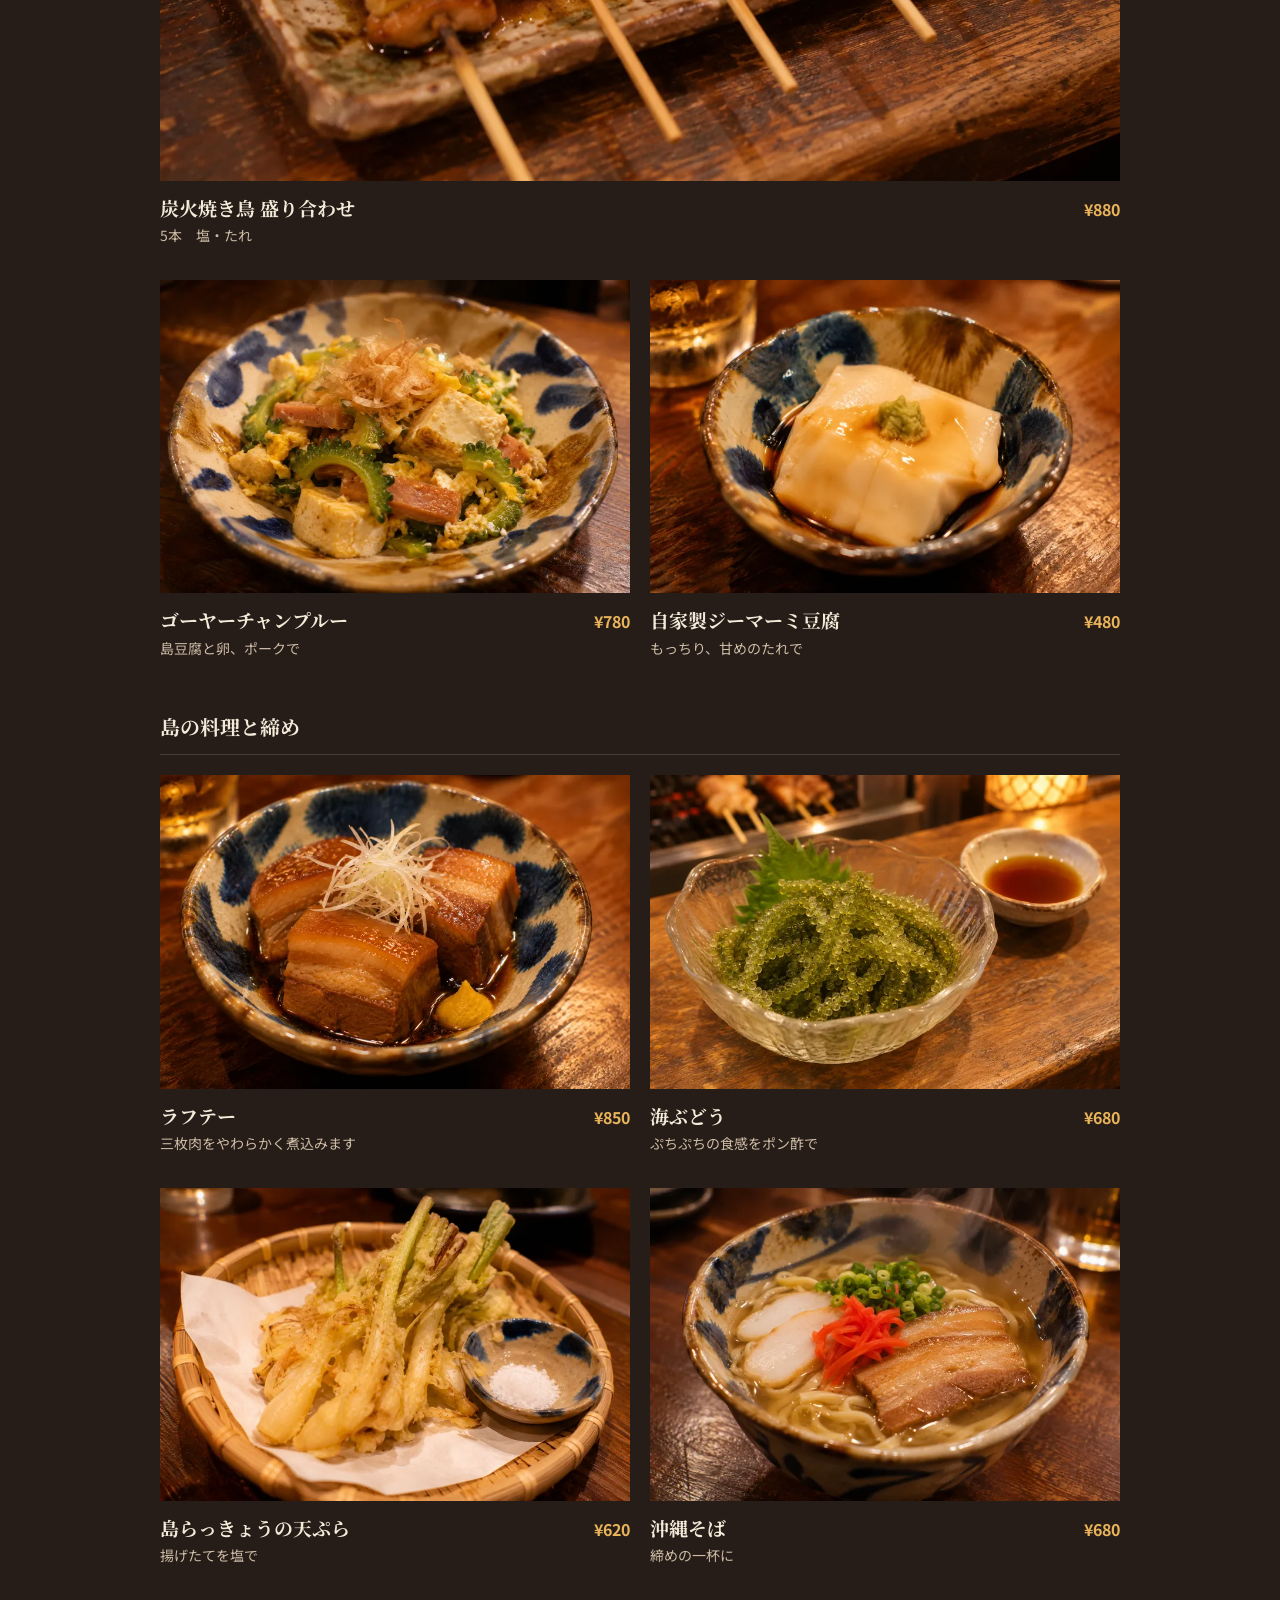
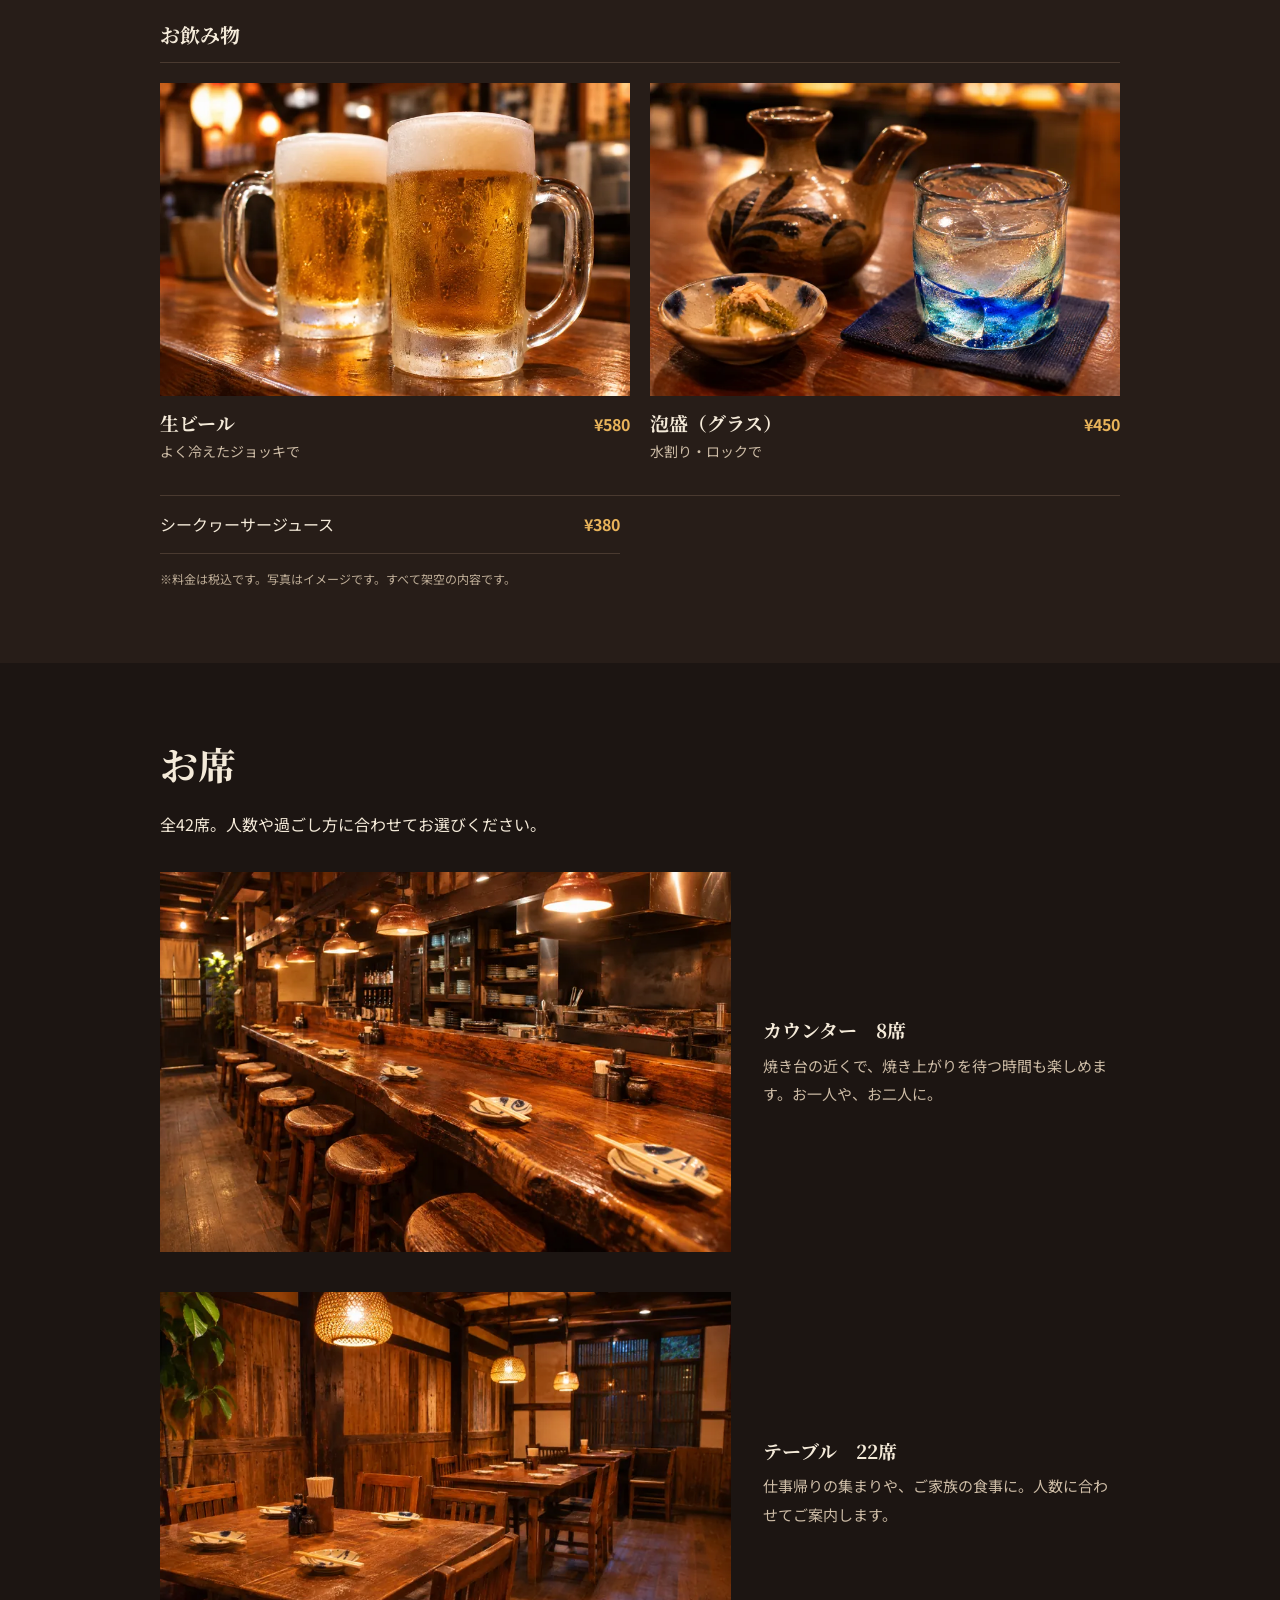
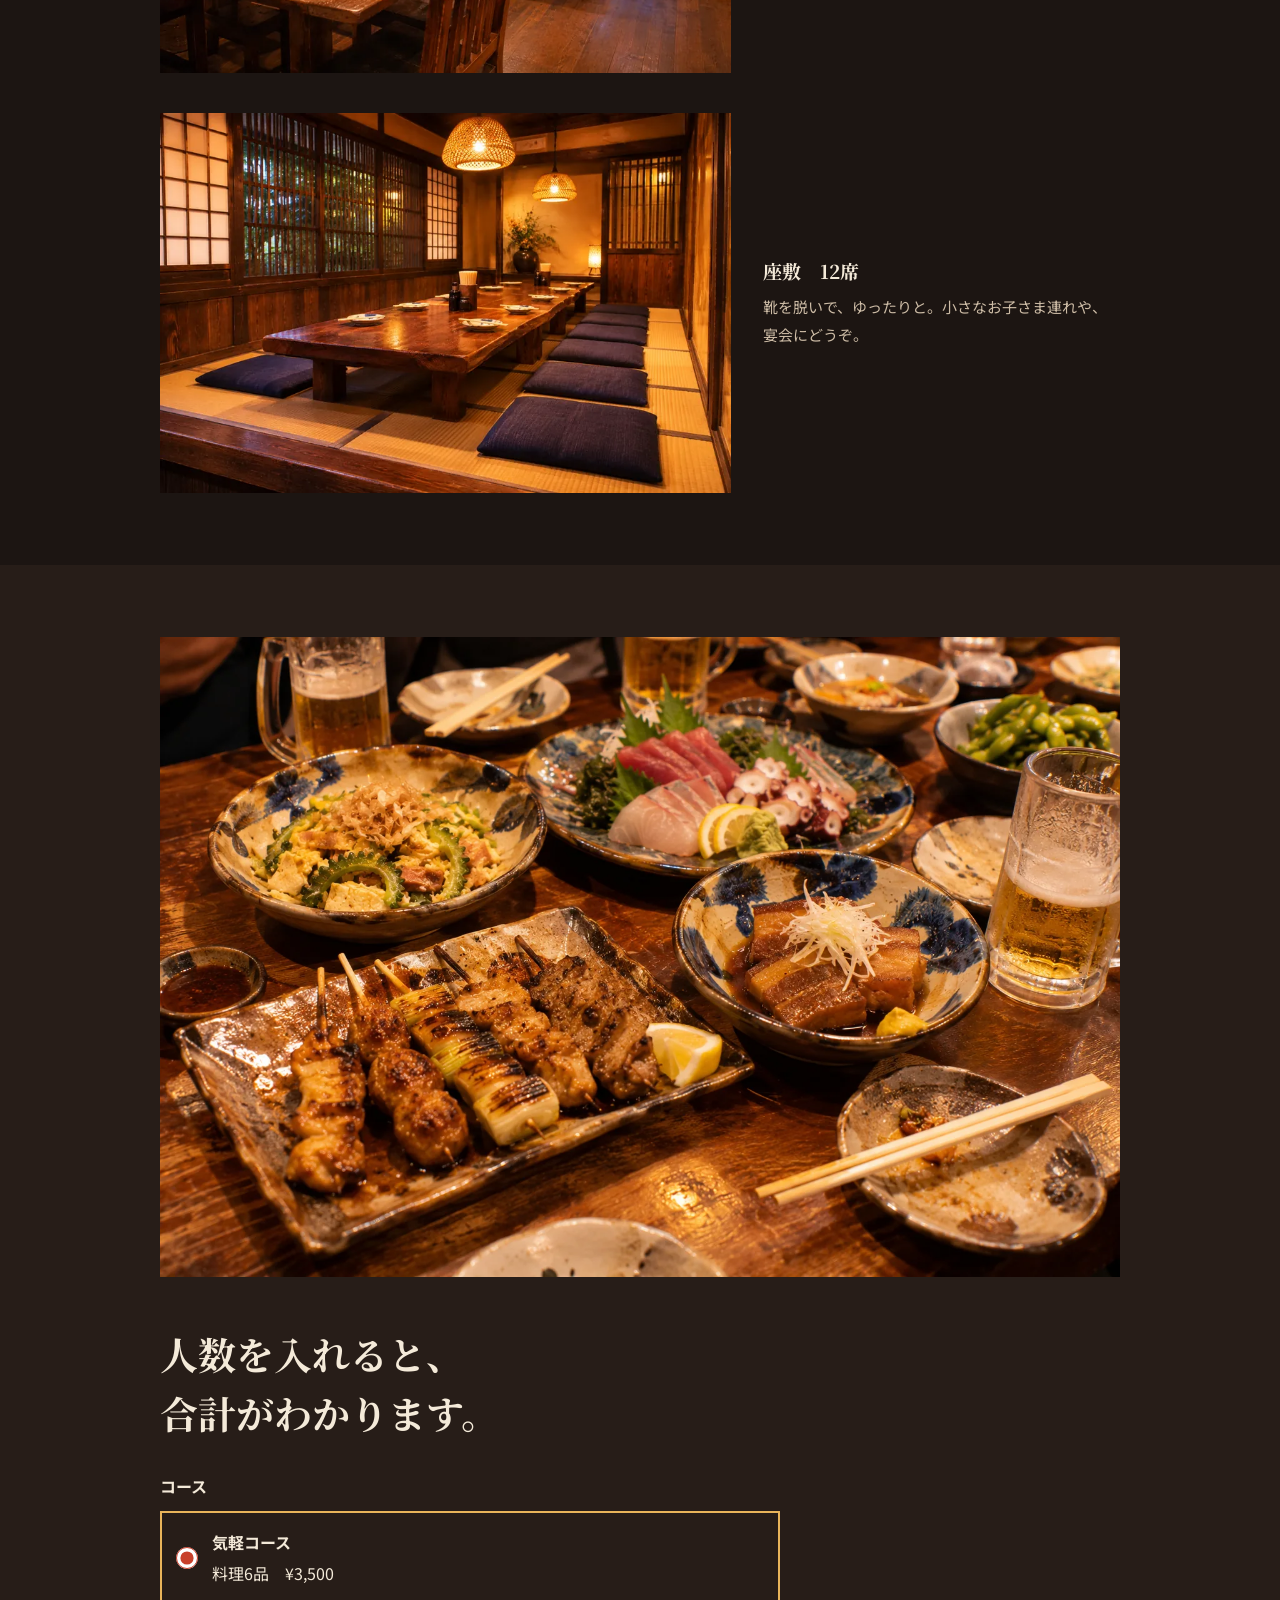
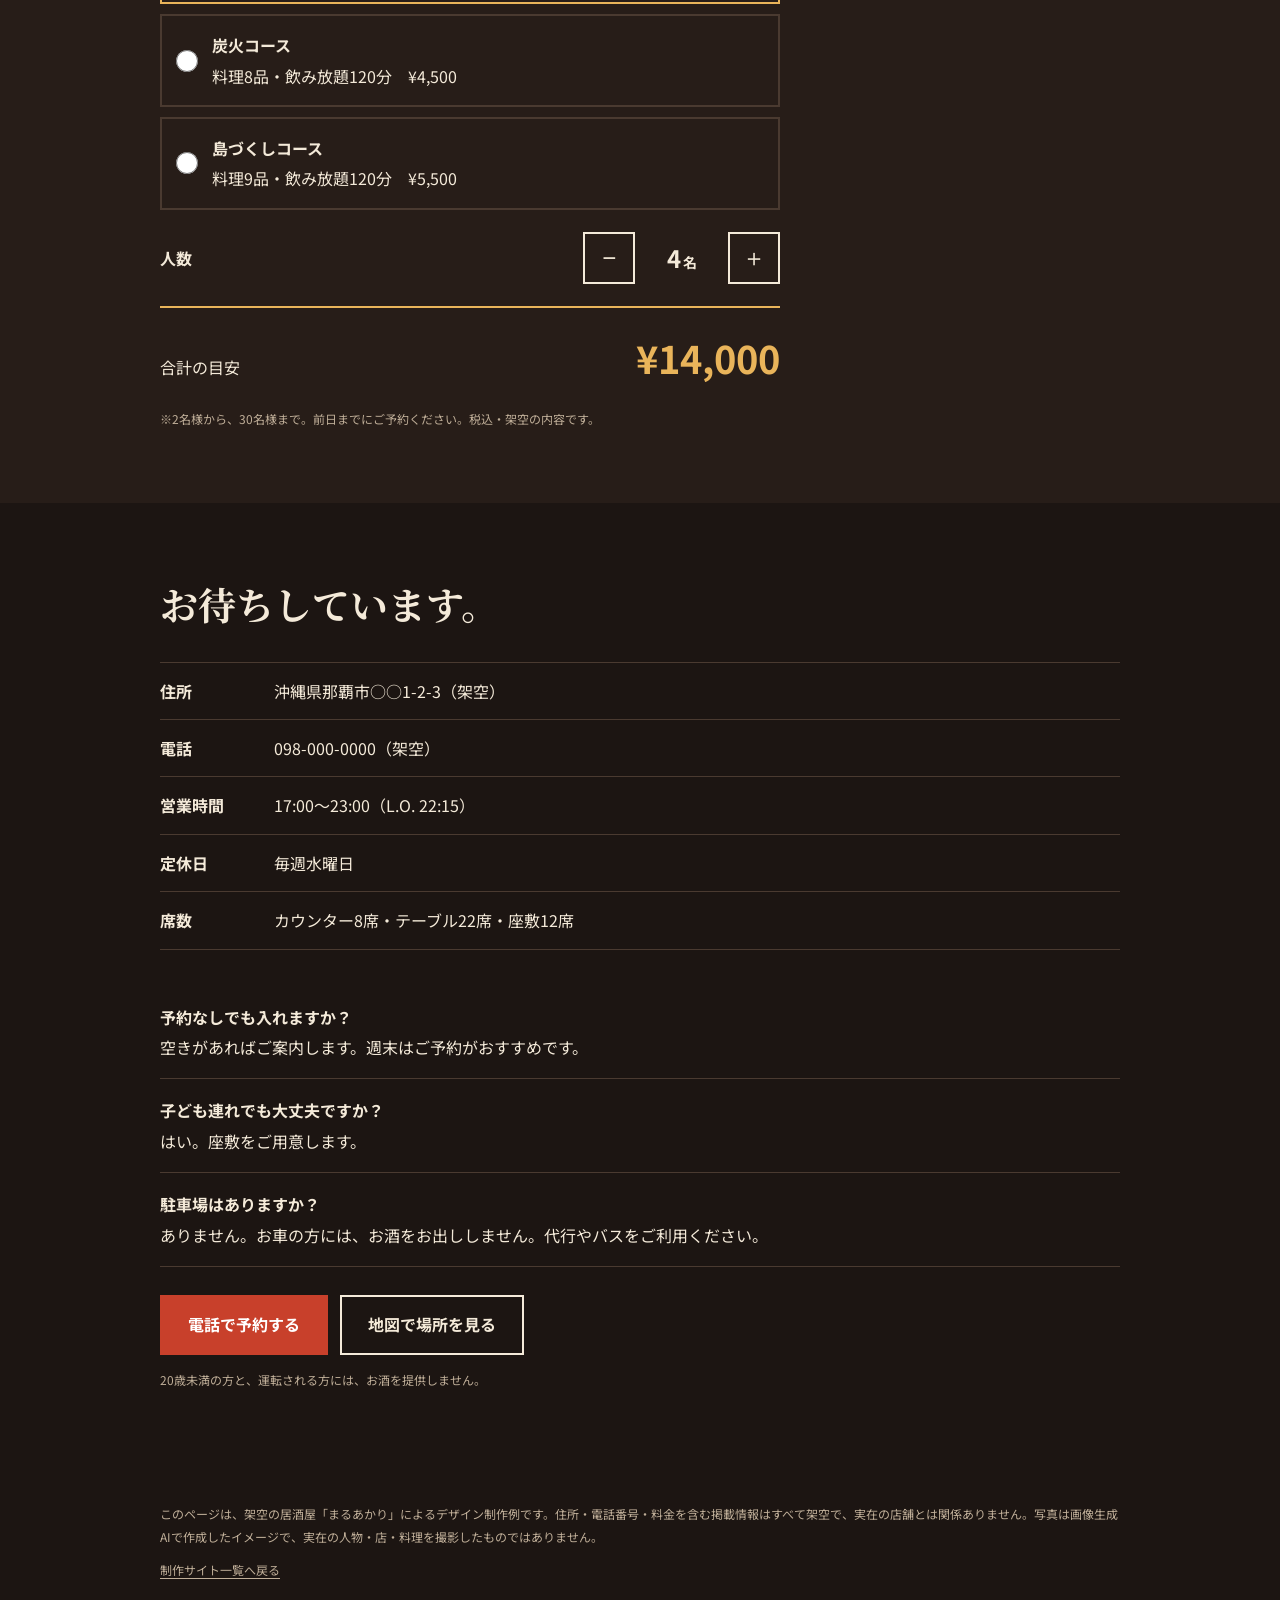
==== commit e01ed0b9: "まるあかり: 動きをなくし、料理・お席・雰囲気の写真と紹介を追加 Co-Authored-By: Claude Sonnet 5.5 <noreply@anthropic.com> Claude-Se" ====
--- a/izakaya-lp/index.html
+++ b/izakaya-lp/index.html
@@ -16,11 +16,10 @@
 <link rel="preconnect" href="https://fonts.gstatic.com" crossorigin>
 <link href="https://fonts.googleapis.com/css2?family=Noto+Sans+JP:wght@400;500;700&family=Noto+Serif+JP:wght@700;900&display=swap" rel="stylesheet">
 <link rel="stylesheet" href="style.css">
-<link rel="stylesheet" href="motion.css">
 </head>
 <body>
 <p class="demo">架空の店舗によるデザイン制作例です</p>
-<header><div class="wrap"><a class="brand" href="#top">まるあかり</a><nav><a href="#menu">料理</a><a href="#course">コース</a><a href="#info">店舗情報</a><a class="btn-s" href="#" data-link="tel">電話で予約</a></nav></div></header>
+<header><div class="wrap"><a class="brand" href="#top">まるあかり</a><nav><a href="#menu">料理</a><a href="#seats">お席</a><a href="#course">コース</a><a href="#info">店舗情報</a><a class="btn-s" href="#" data-link="tel">電話で予約</a></nav></div></header>
 
 <main id="top">
   <div class="hero">
@@ -36,8 +35,18 @@
     </div>
   </div>
 
+  <section class="sec" id="about">
+    <div class="wrap">
+      <div class="split">
+        <img src="img/gaikan.webp" srcset="img/gaikan-800.webp 800w, img/gaikan.webp 1536w" sizes="(max-width:820px) 100vw, 470px" width="1536" height="1024" loading="lazy" decoding="async" alt="赤瓦の庇に藍色の暖簾と赤提灯がかかる、夜の店の入口（イメージ）">
+        <div><h2>路地の赤提灯が、<br>目印です。</h2><p class="lead">仕事帰りに一人でふらっと。週末は家族や仲間とゆっくり。炭の香りと、島の器と、にぎやかな声のある店です。</p></div>
+      </div>
+      <figure class="wide"><img src="img/kanpai.webp" srcset="img/kanpai-800.webp 800w, img/kanpai.webp 1536w" sizes="(max-width:1000px) 100vw, 960px" width="1536" height="1024" loading="lazy" decoding="async" alt="料理が並ぶ卓の上で、ビールと琉球グラスで乾杯する手元（イメージ）"></figure>
+    </div>
+  </section>
+
   <section class="fire" id="fire">
-    <div class="fire-shot"><img src="img/sumibi.webp" srcset="img/sumibi-800.webp 800w, img/sumibi.webp 1536w" sizes="(max-width:820px) 100vw, 62vw" width="1536" height="1024" alt="赤く熾った炭の上で、焼き鳥の串を返す手元（イメージ）" data-nopar><div class="embers" aria-hidden="true"></div><button type="button" class="stop" hidden>動きを止める</button></div>
+    <div class="fire-shot"><img src="img/sumibi.webp" srcset="img/sumibi-800.webp 800w, img/sumibi.webp 1536w" sizes="(max-width:1099px) 100vw, 62vw" width="1536" height="1024" loading="lazy" decoding="async" alt="赤く熾った炭の上で、焼き鳥の串を返す手元（イメージ）"></div>
     <div class="fire-text">
       <h2>一本ずつ、<br>目の前で焼きます。</h2>
       <ol class="steps3">
@@ -50,26 +59,45 @@
 
   <section class="sec tint" id="menu">
     <div class="wrap">
-      <h2>まずは、この三品。</h2>
+      <h2>お品書き</h2>
+      <h3 class="cat">まずは、この三品</h3>
       <div class="dishes">
-        <figure class="item dish big"><img src="img/yakitori.webp" srcset="img/yakitori-800.webp 800w, img/yakitori.webp 1536w" sizes="(max-width:820px) 100vw, 960px" width="1536" height="1024" alt="焼き物の角皿に並んだ焼き鳥5本とレモン（イメージ）"><figcaption><h3>炭火焼き鳥 盛り合わせ</h3><em>¥880</em><p>5本　塩・たれ</p></figcaption></figure>
-        <figure class="item dish"><img src="img/goya.webp" srcset="img/goya-800.webp 800w, img/goya.webp 1536w" sizes="(max-width:820px) 100vw, 470px" width="1536" height="1024" alt="やちむんの皿に盛ったゴーヤーチャンプルー（イメージ）"><figcaption><h3>ゴーヤーチャンプルー</h3><em>¥780</em><p>島豆腐と卵、ポークで</p></figcaption></figure>
-        <figure class="item dish"><img src="img/jimami.webp" srcset="img/jimami-800.webp 800w, img/jimami.webp 1536w" sizes="(max-width:820px) 100vw, 470px" width="1536" height="1024" alt="小鉢に盛ったジーマーミ豆腐とわさび（イメージ）"><figcaption><h3>自家製ジーマーミ豆腐</h3><em>¥480</em><p>もっちり、甘めのたれで</p></figcaption></figure>
-      </div>
-      <div class="price">
-        <div class="row"><div>ラフテー</div><em>¥850</em></div>
-        <div class="row"><div>海ぶどう</div><em>¥680</em></div>
-        <div class="row"><div>島らっきょうの天ぷら</div><em>¥620</em></div>
-        <div class="row"><div>生ビール</div><em>¥580</em></div>
-        <div class="row"><div>泡盛（グラス）</div><em>¥450</em></div>
-        <div class="row"><div>シークヮーサージュース</div><em>¥380</em></div>
-      </div>
+        <figure class="dish big"><img src="img/yakitori.webp" srcset="img/yakitori-800.webp 800w, img/yakitori.webp 1536w" sizes="(max-width:1000px) 100vw, 960px" width="1536" height="1024" loading="lazy" decoding="async" alt="焼き物の角皿に並んだ焼き鳥5本とレモン（イメージ）"><figcaption><h3>炭火焼き鳥 盛り合わせ</h3><em>¥880</em><p>5本　塩・たれ</p></figcaption></figure>
+        <figure class="dish"><img src="img/goya.webp" srcset="img/goya-800.webp 800w, img/goya.webp 1536w" sizes="(max-width:820px) 50vw, 470px" width="1536" height="1024" loading="lazy" decoding="async" alt="やちむんの皿に盛ったゴーヤーチャンプルー（イメージ）"><figcaption><h3>ゴーヤーチャンプルー</h3><em>¥780</em><p>島豆腐と卵、ポークで</p></figcaption></figure>
+        <figure class="dish"><img src="img/jimami.webp" srcset="img/jimami-800.webp 800w, img/jimami.webp 1536w" sizes="(max-width:820px) 50vw, 470px" width="1536" height="1024" loading="lazy" decoding="async" alt="小鉢に盛ったジーマーミ豆腐とわさび（イメージ）"><figcaption><h3>自家製ジーマーミ豆腐</h3><em>¥480</em><p>もっちり、甘めのたれで</p></figcaption></figure>
+        </div>
+      <h3 class="cat">島の料理と締め</h3>
+      <div class="dishes">
+        <figure class="dish"><img src="img/rafute.webp" srcset="img/rafute-800.webp 800w, img/rafute.webp 1536w" sizes="(max-width:820px) 50vw, 470px" width="1536" height="1024" loading="lazy" decoding="async" alt="藍色の絵付けの深皿に盛ったラフテーと白髪ねぎ（イメージ）"><figcaption><h3>ラフテー</h3><em>¥850</em><p>三枚肉をやわらかく煮込みます</p></figcaption></figure>
+        <figure class="dish"><img src="img/umibudo.webp" srcset="img/umibudo-800.webp 800w, img/umibudo.webp 1536w" sizes="(max-width:820px) 50vw, 470px" width="1536" height="1024" loading="lazy" decoding="async" alt="ガラスの器に盛った海ぶどうとたれ（イメージ）"><figcaption><h3>海ぶどう</h3><em>¥680</em><p>ぷちぷちの食感をポン酢で</p></figcaption></figure>
+        <figure class="dish"><img src="img/rakkyo.webp" srcset="img/rakkyo-800.webp 800w, img/rakkyo.webp 1536w" sizes="(max-width:820px) 50vw, 470px" width="1536" height="1024" loading="lazy" decoding="async" alt="竹ざるに盛った島らっきょうの天ぷらと塩（イメージ）"><figcaption><h3>島らっきょうの天ぷら</h3><em>¥620</em><p>揚げたてを塩で</p></figcaption></figure>
+        <figure class="dish"><img src="img/soba.webp" srcset="img/soba-800.webp 800w, img/soba.webp 1536w" sizes="(max-width:820px) 50vw, 470px" width="1536" height="1024" loading="lazy" decoding="async" alt="三枚肉とかまぼこ、紅しょうがをのせた沖縄そば（イメージ）"><figcaption><h3>沖縄そば</h3><em>¥680</em><p>締めの一杯に</p></figcaption></figure>
+        </div>
+      <h3 class="cat">お飲み物</h3>
+      <div class="dishes">
+        <figure class="dish"><img src="img/beer.webp" srcset="img/beer-800.webp 800w, img/beer.webp 1536w" sizes="(max-width:820px) 50vw, 470px" width="1536" height="1024" loading="lazy" decoding="async" alt="泡の立った生ビールのジョッキ2つ（イメージ）"><figcaption><h3>生ビール</h3><em>¥580</em><p>よく冷えたジョッキで</p></figcaption></figure>
+        <figure class="dish"><img src="img/awamori.webp" srcset="img/awamori-800.webp 800w, img/awamori.webp 1536w" sizes="(max-width:820px) 50vw, 470px" width="1536" height="1024" loading="lazy" decoding="async" alt="素焼きの酒器と、氷を入れた琉球グラス（イメージ）"><figcaption><h3>泡盛（グラス）</h3><em>¥450</em><p>水割り・ロックで</p></figcaption></figure>
+        </div>
+      <div class="price"><div class="row"><div>シークヮーサージュース</div><em>¥380</em></div></div>
       <p class="note">※料金は税込です。写真はイメージです。すべて架空の内容です。</p>
     </div>
   </section>
 
-  <section class="sec" id="course">
+  <section class="sec" id="seats">
     <div class="wrap">
+      <h2>お席</h2>
+      <p class="lead">全42席。人数や過ごし方に合わせてお選びください。</p>
+      <div class="seats">
+        <figure><img src="img/seat-counter.webp" srcset="img/seat-counter-800.webp 800w, img/seat-counter.webp 1536w" sizes="(max-width:820px) 100vw, 470px" width="1536" height="1024" loading="lazy" decoding="async" alt="一枚板のカウンターに丸椅子が並び、奥に焼き台がある席（イメージ）"><figcaption><h3>カウンター　8席</h3><p>焼き台の近くで、焼き上がりを待つ時間も楽しめます。お一人や、お二人に。</p></figcaption></figure>
+        <figure><img src="img/table.webp" srcset="img/table-800.webp 800w, img/table.webp 1536w" sizes="(max-width:820px) 100vw, 470px" width="1536" height="1024" loading="lazy" decoding="async" alt="木のテーブルと椅子が並ぶ、吊り灯りのテーブル席（イメージ）"><figcaption><h3>テーブル　22席</h3><p>仕事帰りの集まりや、ご家族の食事に。人数に合わせてご案内します。</p></figcaption></figure>
+        <figure><img src="img/zashiki.webp" srcset="img/zashiki-800.webp 800w, img/zashiki.webp 1536w" sizes="(max-width:820px) 100vw, 470px" width="1536" height="1024" loading="lazy" decoding="async" alt="長い座卓と藍色の座布団が並ぶ座敷（イメージ）"><figcaption><h3>座敷　12席</h3><p>靴を脱いで、ゆったりと。小さなお子さま連れや、宴会にどうぞ。</p></figcaption></figure>
+      </div>
+    </div>
+  </section>
+
+  <section class="sec tint" id="course">
+    <div class="wrap">
+      <figure class="wide top"><img src="img/enkai.webp" srcset="img/enkai-800.webp 800w, img/enkai.webp 1536w" sizes="(max-width:1000px) 100vw, 960px" width="1536" height="1024" loading="lazy" decoding="async" alt="焼き鳥の大皿、刺身、ラフテー、チャンプルーが並ぶ宴会の卓（イメージ）"></figure>
       <h2>人数を入れると、<br>合計がわかります。</h2>
       <div class="calc">
         <fieldset><legend>コース</legend>
@@ -85,7 +113,7 @@
     </div>
   </section>
 
-  <section class="sec tint" id="info">
+  <section class="sec" id="info">
     <div class="wrap">
       <h2>お待ちしています。</h2>
       <dl>
@@ -109,8 +137,6 @@
 <footer><div class="wrap">このページは、架空の居酒屋「まるあかり」によるデザイン制作例です。住所・電話番号・料金を含む掲載情報はすべて架空で、実在の店舗とは関係ありません。写真は画像生成AIで作成したイメージで、実在の人物・店・料理を撮影したものではありません。<p class="back"><a href="https://agarieyrn-create.github.io/">制作サイト一覧へ戻る</a></p></div></footer>
 <nav class="bar" aria-label="ご予約"><a class="main" href="#" data-link="tel">電話で予約</a><a href="#" data-link="map">地図</a></nav>
 <script src="links.js" defer></script>
-<script src="motion.js" defer></script>
-<script src="fire.js" defer></script>
 <script src="calc.js" defer></script>
 </body>
 </html>
--- a/izakaya-lp/style.css
+++ b/izakaya-lp/style.css
@@ -1,6 +1,6 @@
 *{box-sizing:border-box;margin:0;padding:0}
 :root{--ink:#f4ead9;--bg:#1c1512;--tint:#271d18;--accent:#c8402b;--gold:#e9b45a;--line:#4a3a30}
-html{scroll-behavior:smooth;scroll-padding-top:16px}
+html{scroll-padding-top:16px}
 body{font-family:"Noto Sans JP",sans-serif;background:var(--bg);color:var(--ink);line-height:1.9;font-size:16px;-webkit-font-smoothing:antialiased}
 a{color:inherit}
 h1,h2,.brand{font-family:"Noto Serif JP",serif}
@@ -37,31 +37,24 @@
 .sec{padding:72px 0}.tint{background:var(--tint)}
 .label{font-size:13px;letter-spacing:.2em;color:var(--gold);margin-bottom:10px}
 .note{margin-top:14px;font-size:12px;color:#bfae98}
-.dishes{display:grid;grid-template-columns:1fr 1fr;gap:40px 20px;margin-top:32px}
+.cat{font-family:"Noto Serif JP",serif;font-size:20px;margin-top:48px;padding-bottom:8px;border-bottom:1px solid var(--line)}
+.dishes{display:grid;grid-template-columns:1fr 1fr;gap:32px 20px;margin-top:20px}
 .dish.big{grid-column:1/-1}
-.dish img{display:block;width:100%;height:auto}
+.dish img,.wide img,.split img,.seats img{display:block;width:100%;height:auto}
 .dish figcaption{display:grid;grid-template-columns:1fr auto;align-items:baseline;column-gap:16px;padding-top:12px}
-.dish h3{font-family:"Noto Serif JP",serif;font-size:19px;line-height:1.6}.dish p{grid-column:1/-1;font-size:14px;color:#cdbca6;line-height:1.7}
+.dish h3,.seats h3{font-family:"Noto Serif JP",serif;font-size:19px;line-height:1.6}.dish p{grid-column:1/-1;font-size:14px;color:#cdbca6;line-height:1.7}
+.split{display:grid;grid-template-columns:1.35fr 1fr;gap:40px;align-items:center}
+.wide{margin-top:48px}.wide.top{margin:0 0 48px}
+.seats{display:grid;gap:40px;margin-top:32px}
+.seats figure{display:grid;grid-template-columns:1.6fr 1fr;gap:12px 32px;align-items:center}
+.seats p{font-size:15px;color:#cdbca6;margin-top:6px}
 .fire{display:grid;grid-template-columns:62% 1fr;align-items:center;background:#0e0907}
-.fire-shot{position:relative;overflow:hidden;aspect-ratio:3/2;max-height:82vh;width:100%}
+.fire-shot{overflow:hidden;aspect-ratio:3/2;max-height:82vh;width:100%}
 .fire-shot img{display:block;width:100%;height:100%;object-fit:cover}
 .fire-text{padding:40px clamp(20px,4vw,56px)}
 .steps3{list-style:none;margin-top:24px}
 .steps3 li{padding:14px 0;border-top:1px solid var(--line);font-size:14px;color:#cdbca6}
 .steps3 b{display:block;font-size:17px;color:var(--ink)}
-.embers{position:absolute;inset:0;pointer-events:none}
-.embers::before{content:"";position:absolute;left:30%;right:0;top:55%;bottom:0;background:radial-gradient(ellipse at 55% 55%,rgba(255,105,25,.5),transparent 62%);mix-blend-mode:screen;opacity:0}
-.embers i{position:absolute;width:3px;height:3px;border-radius:50%;background:#ffc06a;box-shadow:0 0 6px 2px rgba(255,120,30,.7);opacity:0}
-.stop{position:absolute;right:10px;bottom:10px;font:inherit;font-size:13px;line-height:1.4;min-height:44px;padding:8px 14px;background:rgba(0,0,0,.65);color:#fff;border:1px solid rgba(255,255,255,.6);cursor:pointer}
-@media(prefers-reduced-motion:no-preference){
-  .fire.run .embers::before{animation:glow 2.8s ease-in-out infinite alternate}
-  .fire.run .embers i{animation:rise var(--t) linear var(--dl) infinite}
-  .fire.run img{animation:slow 18s ease-in-out infinite alternate}
-  .fire.paused *,.fire.paused *::before{animation-play-state:paused!important}
-}
-@keyframes glow{0%{opacity:.15}55%{opacity:.6}100%{opacity:.3}}
-@keyframes rise{0%{transform:translate(0,0);opacity:0}15%{opacity:1}100%{transform:translate(var(--dx),-170px);opacity:0}}
-@keyframes slow{to{transform:scale(1.08)}}
 .dish em,.price em{font-style:normal;font-weight:700;color:var(--gold)}
 .price{margin-top:32px;border-top:1px solid var(--line);display:grid;grid-template-columns:1fr 1fr;column-gap:40px}
 .price .row{display:flex;justify-content:space-between;gap:16px;padding:13px 0;border-bottom:1px solid var(--line)}
@@ -88,10 +81,21 @@
 .bar{display:none}
 @media(max-width:820px){
   header nav a:not(.btn-s){display:none}
-  .dishes,.price{grid-template-columns:1fr}
+  .price,.split,.seats figure{grid-template-columns:1fr}
+  .split{gap:24px}
+  .dishes{gap:28px 12px}
+  .dish:not(.big) figcaption{display:block}
+  .dish:not(.big) h3{font-size:15px}
+  .dish:not(.big) p{font-size:13px}
   .actions .btn{flex:1 1 100%}
   body{padding-bottom:66px}
   .bar{display:grid;grid-template-columns:2fr 1fr;position:fixed;left:0;right:0;bottom:0;z-index:20;background:var(--bg);border-top:1px solid var(--line)}
   .bar a{text-align:center;text-decoration:none;font-weight:700;padding:18px 4px;line-height:1.5}
   .bar .main{background:var(--accent);color:#fff}
 }
+
+.toast{position:fixed;left:50%;bottom:88px;transform:translateX(-50%);background:#222;color:#fff;font-size:13px;line-height:1.6;padding:10px 16px;z-index:60;max-width:calc(100% - 32px);text-align:center}
+footer .back{margin-top:10px}
+footer .back a{text-decoration:underline;text-underline-offset:3px}
+h1,h2,h3{text-wrap:balance}
+@media(max-width:1099px){.fire{grid-template-columns:1fr}}
